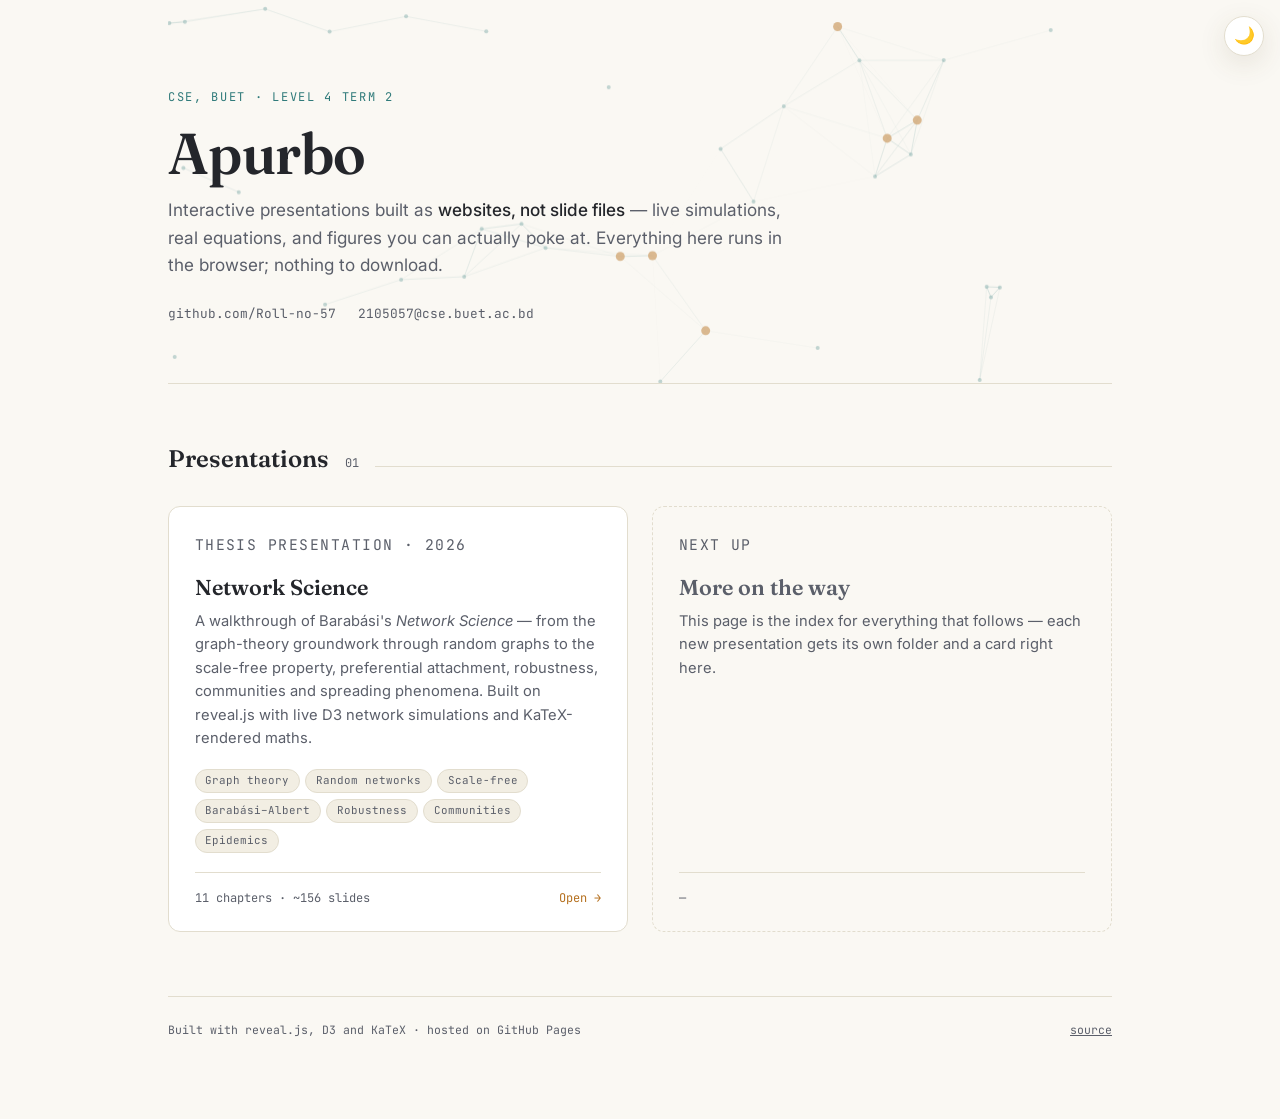
==== index.html @ 231f8755 "Add portfolio hub and publish the Network Science presentation Sets up the repository root as a GitH" ====
<!DOCTYPE html>
<html lang="en">
<head>
<meta charset="UTF-8">
<title>Apurbo — Presentations</title>
<meta name="viewport" content="width=device-width, initial-scale=1">
<meta name="description" content="A collection of interactive, browser-based presentations on network science and related topics.">

<link rel="preconnect" href="https://fonts.googleapis.com">
<link href="https://fonts.googleapis.com/css2?family=Fraunces:wght@500;600&family=Inter:wght@400;500;600&family=JetBrains+Mono:wght@400;500&display=swap" rel="stylesheet">
<link rel="stylesheet" href="assets/hub.css">
<script src="assets/hub.js"></script>
</head>
<body>

<div class="wrap">

  <!-- ============================================================
       HERO — edit the name, lede and links below to taste.
       ============================================================ -->
  <header class="hero">
    <canvas id="hero-net" aria-hidden="true"></canvas>
    <p class="eyebrow">CSE, BUET &middot; Level 4 Term 2</p>
    <h1>Apurbo</h1>
    <p class="lede">
      Interactive presentations built as <strong>websites, not slide files</strong> —
      live simulations, real equations, and figures you can actually poke at.
      Everything here runs in the browser; nothing to download.
    </p>
    <nav class="links">
      <a href="https://github.com/Roll-no-57">github.com/Roll-no-57</a>
      <a href="mailto:2105057@cse.buet.ac.bd">2105057@cse.buet.ac.bd</a>
    </nav>
  </header>

  <main>
    <div class="section-head">
      <h2>Presentations</h2>
      <span class="count">01</span>
      <span class="line"></span>
    </div>

    <!-- ============================================================
         DECK REGISTRY
         To add a presentation later:
           1. Drop its folder next to this file (e.g. Presentation-02/),
              with its own index.html inside.
           2. Copy one <a class="deck"> block below, point href at the
              folder, and update the text.
           3. Bump the "count" number in the section head above.
         Order of the blocks = order on the page.
         ============================================================ -->
    <div class="deck-grid">

      <a class="deck" href="Presentation-01/">
        <p class="deck-meta">Thesis presentation &middot; 2026</p>
        <h3>Network Science</h3>
        <p>
          A walkthrough of Barabási's <em>Network Science</em> — from the graph-theory
          groundwork through random graphs to the scale-free property, preferential
          attachment, robustness, communities and spreading phenomena. Built on
          reveal.js with live D3 network simulations and KaTeX-rendered maths.
        </p>
        <div class="chips">
          <span class="chip">Graph theory</span>
          <span class="chip">Random networks</span>
          <span class="chip">Scale-free</span>
          <span class="chip">Barabási–Albert</span>
          <span class="chip">Robustness</span>
          <span class="chip">Communities</span>
          <span class="chip">Epidemics</span>
        </div>
        <div class="deck-foot">
          <span>11 chapters &middot; ~156 slides</span>
          <span class="cta">Open <span class="arrow">&rarr;</span></span>
        </div>
      </a>

      <div class="deck upcoming">
        <p class="deck-meta">Next up</p>
        <h3>More on the way</h3>
        <p>
          This page is the index for everything that follows — each new presentation
          gets its own folder and a card right here.
        </p>
        <div class="deck-foot">
          <span>&mdash;</span>
        </div>
      </div>

    </div>
  </main>

  <footer class="foot">
    <span>Built with reveal.js, D3 and KaTeX &middot; hosted on GitHub Pages</span>
    <span><a href="https://github.com/Roll-no-57/Roll-no-57.github.io">source</a></span>
  </footer>

</div>

</body>
</html>
---- assets/hub.css ----
/* ============================================================
   Portfolio hub — shares the "Growth & Attachment" palette with
   the presentations themselves (see Presentation-01/css/theme.css),
   so the landing page and the decks read as one system.
   Dark is the default; [data-theme="light"] on <html> flips it,
   driven by assets/hub.js.
   ============================================================ */

:root {
  --bg: #12151c;
  --bg-panel: #1a2029;
  --bg-panel-2: #202836;
  --ink: #e9e7e0;
  --ink-dim: #a7adba;
  --accent-hub: #e0a458;   /* hub nodes, emphasis */
  --accent-edge: #5fa3a3;  /* links, edges, metadata */
  --rule: #2b3342;
  --shadow: 0 8px 28px rgba(0, 0, 0, 0.35);

  --font-display: 'Fraunces', Georgia, serif;
  --font-body: 'Inter', -apple-system, sans-serif;
  --font-mono: 'JetBrains Mono', 'Courier New', monospace;
}

:root[data-theme="light"] {
  --bg: #faf8f3;
  --bg-panel: #ffffff;
  --bg-panel-2: #f2eee3;
  --ink: #24262b;
  --ink-dim: #5b5f6a;
  --accent-hub: #b5701f;
  --accent-edge: #2f7a7a;
  --rule: #e2ddce;
  --shadow: 0 8px 28px rgba(90, 75, 40, 0.12);
}

* { box-sizing: border-box; }

body {
  margin: 0;
  background: var(--bg);
  color: var(--ink);
  font-family: var(--font-body);
  line-height: 1.6;
  -webkit-font-smoothing: antialiased;
  transition: background-color 0.25s ease, color 0.25s ease;
}

.wrap {
  max-width: 62rem;
  margin: 0 auto;
  padding: 0 1.5rem 5rem;
}

/* ---- hero, with the drifting-network canvas behind it ---- */

.hero {
  position: relative;
  padding: 5.5rem 0 3.5rem;
  border-bottom: 1px solid var(--rule);
  margin-bottom: 3.5rem;
}

#hero-net {
  position: absolute;
  inset: 0;
  width: 100%;
  height: 100%;
  z-index: 0;
  opacity: 0.55;
  pointer-events: none;
}

.hero > * { position: relative; z-index: 1; }

.eyebrow {
  font-family: var(--font-mono);
  font-size: 0.75rem;
  letter-spacing: 0.14em;
  text-transform: uppercase;
  color: var(--accent-edge);
  margin: 0 0 0.9rem;
}

.hero h1 {
  font-family: var(--font-display);
  font-weight: 600;
  font-size: clamp(2.4rem, 6vw, 3.6rem);
  line-height: 1.1;
  margin: 0 0 0.7rem;
  letter-spacing: -0.01em;
}

.hero .lede {
  font-size: 1.075rem;
  color: var(--ink-dim);
  max-width: 40rem;
  margin: 0 0 1.6rem;
}

.hero .lede strong { color: var(--ink); font-weight: 500; }

.links {
  display: flex;
  flex-wrap: wrap;
  gap: 0.5rem 1.4rem;
  font-family: var(--font-mono);
  font-size: 0.8rem;
}

.links a {
  color: var(--ink-dim);
  text-decoration: none;
  border-bottom: 1px solid transparent;
  padding-bottom: 1px;
  transition: color 0.15s ease, border-color 0.15s ease;
}

.links a:hover { color: var(--accent-hub); border-bottom-color: var(--accent-hub); }

/* ---- section heading ---- */

.section-head {
  display: flex;
  align-items: baseline;
  gap: 1rem;
  margin: 0 0 1.75rem;
}

.section-head h2 {
  font-family: var(--font-display);
  font-weight: 600;
  font-size: 1.5rem;
  margin: 0;
}

.section-head .count {
  font-family: var(--font-mono);
  font-size: 0.75rem;
  color: var(--ink-dim);
}

.section-head .line {
  flex: 1;
  height: 1px;
  background: var(--rule);
}

/* ---- presentation cards ---- */

.deck-grid {
  display: grid;
  grid-template-columns: repeat(auto-fill, minmax(min(100%, 26rem), 1fr));
  gap: 1.5rem;
}

.deck {
  display: flex;
  flex-direction: column;
  background: var(--bg-panel);
  border: 1px solid var(--rule);
  border-radius: 12px;
  padding: 1.6rem 1.6rem 1.4rem;
  text-decoration: none;
  color: inherit;
  transition: transform 0.18s ease, border-color 0.18s ease, box-shadow 0.18s ease;
}

.deck:hover {
  transform: translateY(-3px);
  border-color: var(--accent-hub);
  box-shadow: var(--shadow);
}

.deck-meta {
  font-family: var(--font-mono);
  font-size: 0.7rem;
  letter-spacing: 0.1em;
  text-transform: uppercase;
  color: var(--accent-edge);
  margin-bottom: 0.7rem;
}

.deck h3 {
  font-family: var(--font-display);
  font-weight: 600;
  font-size: 1.35rem;
  line-height: 1.25;
  margin: 0 0 0.55rem;
}

.deck p {
  color: var(--ink-dim);
  font-size: 0.92rem;
  margin: 0 0 1.1rem;
}

.chips {
  display: flex;
  flex-wrap: wrap;
  gap: 0.35rem;
  margin-bottom: 1.2rem;
}

.chip {
  font-family: var(--font-mono);
  font-size: 0.68rem;
  color: var(--ink-dim);
  background: var(--bg-panel-2);
  border: 1px solid var(--rule);
  border-radius: 999px;
  padding: 0.16rem 0.6rem;
  white-space: nowrap;
}

.deck-foot {
  margin-top: auto;
  display: flex;
  align-items: center;
  justify-content: space-between;
  gap: 1rem;
  padding-top: 1rem;
  border-top: 1px solid var(--rule);
  font-family: var(--font-mono);
  font-size: 0.75rem;
  color: var(--ink-dim);
}

.deck-foot .cta { color: var(--accent-hub); }

.deck:hover .cta .arrow { transform: translateX(3px); }

.cta .arrow {
  display: inline-block;
  transition: transform 0.18s ease;
}

/* A placeholder tile for decks that aren't published yet. */
.deck.upcoming {
  border-style: dashed;
  background: transparent;
  cursor: default;
}

.deck.upcoming:hover {
  transform: none;
  border-color: var(--rule);
  box-shadow: none;
}

.deck.upcoming h3, .deck.upcoming .deck-meta { color: var(--ink-dim); }

/* ---- footer ---- */

.foot {
  margin-top: 4rem;
  padding-top: 1.5rem;
  border-top: 1px solid var(--rule);
  font-family: var(--font-mono);
  font-size: 0.72rem;
  color: var(--ink-dim);
  display: flex;
  flex-wrap: wrap;
  gap: 0.5rem 1.5rem;
  justify-content: space-between;
}

.foot a { color: var(--ink-dim); }

/* ---- theme toggle: same affordance and position as the decks' ---- */

.theme-toggle {
  position: fixed;
  top: 1rem;
  right: 1rem;
  z-index: 50;
  width: 2.5rem;
  height: 2.5rem;
  border-radius: 50%;
  border: 1px solid var(--rule);
  background: var(--bg-panel);
  color: var(--ink);
  font-size: 1.05rem;
  line-height: 1;
  cursor: pointer;
  box-shadow: var(--shadow);
  transition: border-color 0.15s ease, transform 0.15s ease;
}

.theme-toggle:hover { border-color: var(--accent-hub); transform: scale(1.06); }

@media (prefers-reduced-motion: reduce) {
  * { animation: none !important; transition: none !important; }
}
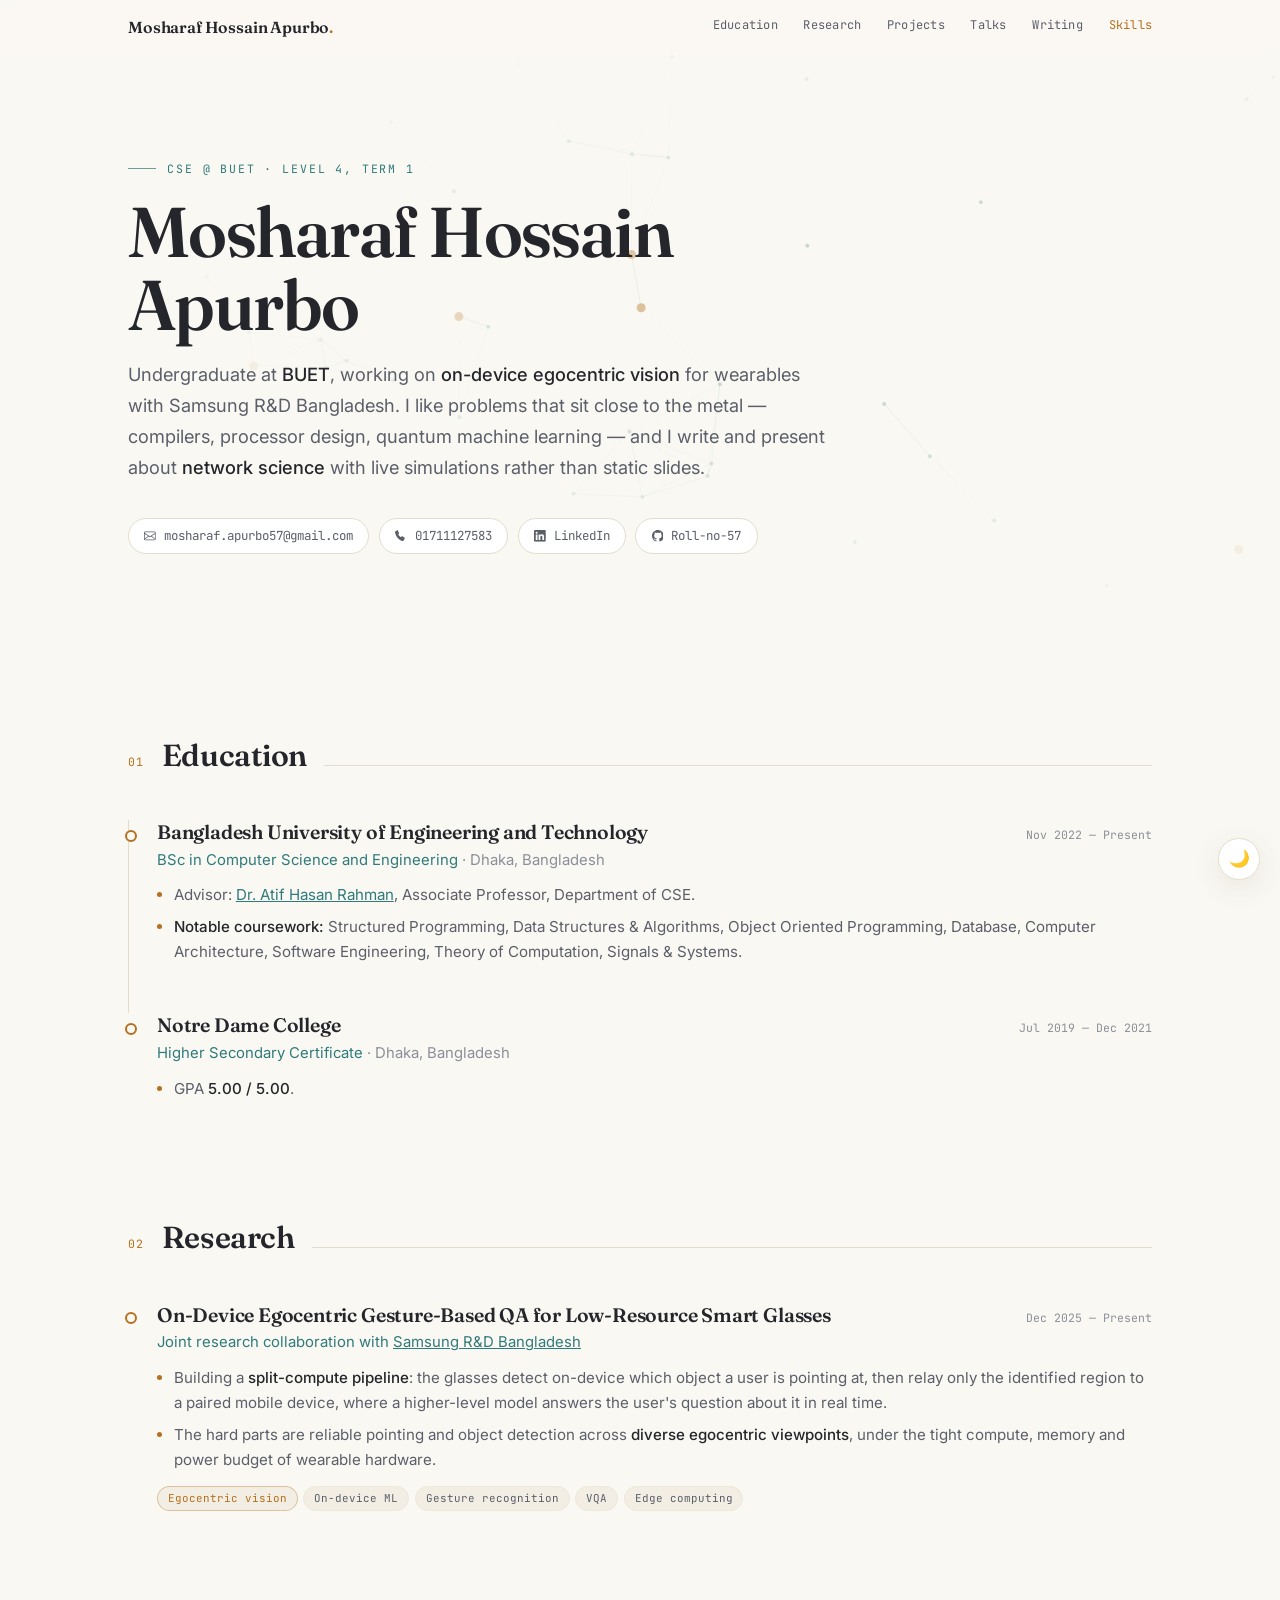
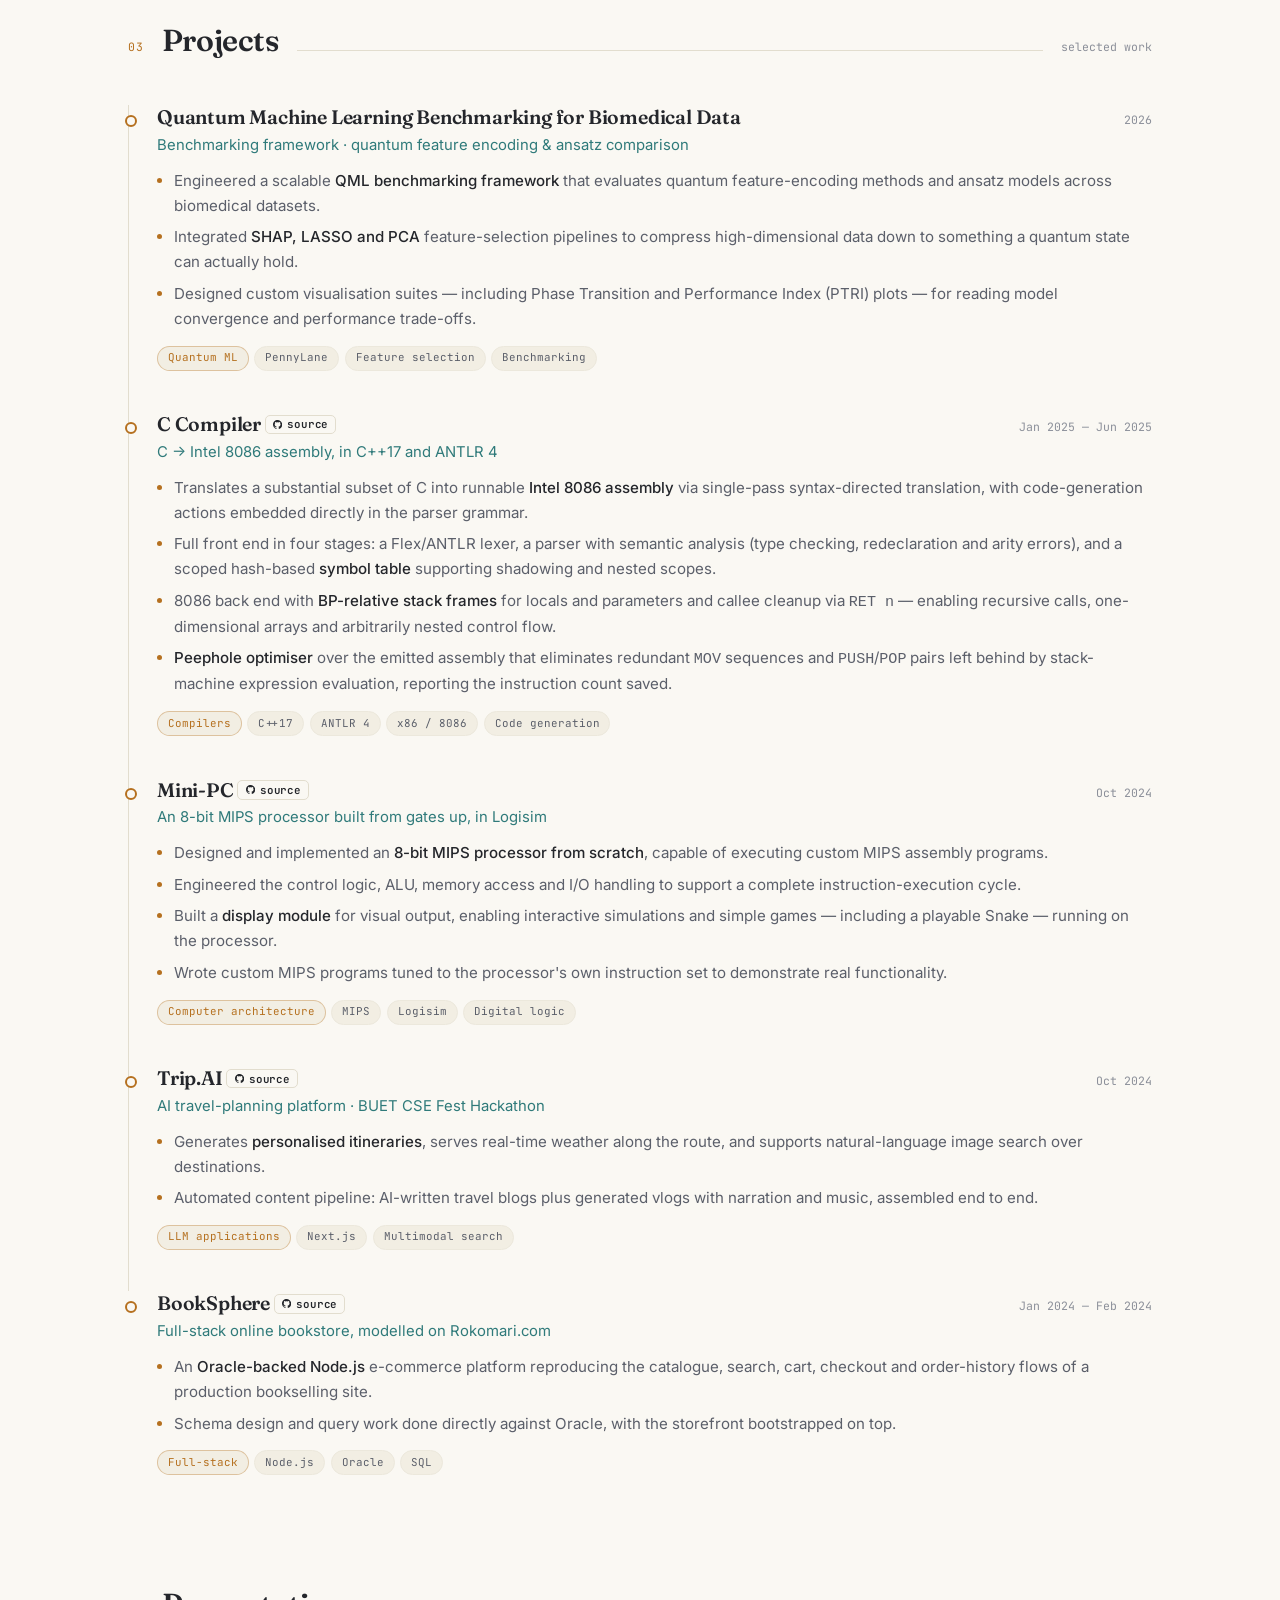
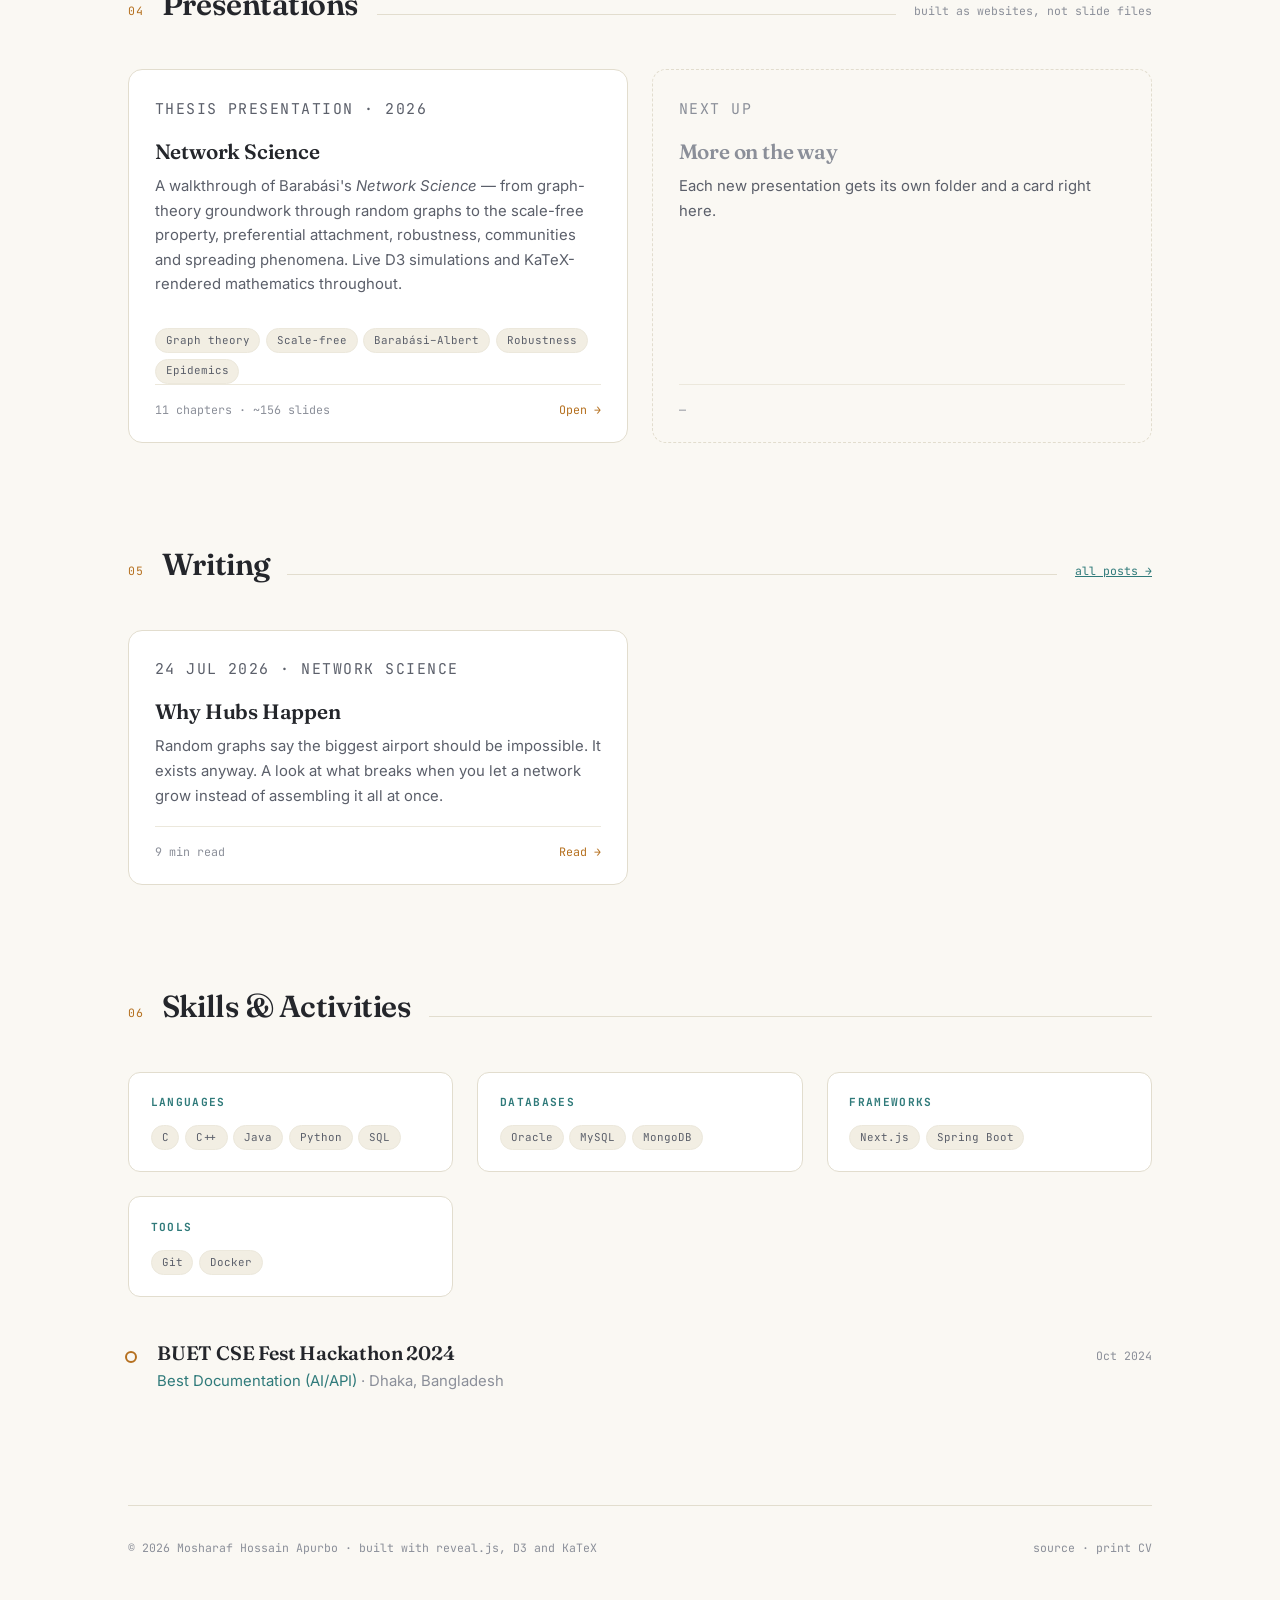
==== commit 79b54e86: "Build out the full CV portfolio and a blog that handles maths, charts and simulations Replaces the p" ====
--- a/index.html
+++ b/index.html
@@ -2,101 +2,434 @@
 <html lang="en">
 <head>
 <meta charset="UTF-8">
-<title>Apurbo — Presentations</title>
+<title>Mosharaf Hossain Apurbo</title>
 <meta name="viewport" content="width=device-width, initial-scale=1">
-<meta name="description" content="A collection of interactive, browser-based presentations on network science and related topics.">
+<link rel="icon" href="/favicon.svg" type="image/svg+xml">
+<meta name="description" content="Mosharaf Hossain Apurbo — CSE undergraduate at BUET. Research on on-device egocentric vision, quantum machine learning, compilers and computer architecture.">
+<meta name="author" content="Mosharaf Hossain Apurbo">
+
+<meta property="og:type" content="website">
+<meta property="og:title" content="Mosharaf Hossain Apurbo">
+<meta property="og:description" content="CSE undergraduate at BUET — on-device egocentric vision, quantum machine learning, compilers, and interactive writing about networks.">
+<meta property="og:url" content="https://roll-no-57.github.io/">
 
 <link rel="preconnect" href="https://fonts.googleapis.com">
-<link href="https://fonts.googleapis.com/css2?family=Fraunces:wght@500;600&family=Inter:wght@400;500;600&family=JetBrains+Mono:wght@400;500&display=swap" rel="stylesheet">
-<link rel="stylesheet" href="assets/hub.css">
-<script src="assets/hub.js"></script>
+<link rel="preconnect" href="https://fonts.gstatic.com" crossorigin>
+<link href="https://fonts.googleapis.com/css2?family=Fraunces:opsz,wght@9..144,500;9..144,600&family=Inter:wght@400;500;600&family=JetBrains+Mono:wght@400;500&display=swap" rel="stylesheet">
+<link rel="stylesheet" href="assets/site.css">
+<script src="assets/site.js"></script>
 </head>
 <body>
 
-<div class="wrap">
-
-  <!-- ============================================================
-       HERO — edit the name, lede and links below to taste.
-       ============================================================ -->
-  <header class="hero">
-    <canvas id="hero-net" aria-hidden="true"></canvas>
-    <p class="eyebrow">CSE, BUET &middot; Level 4 Term 2</p>
-    <h1>Apurbo</h1>
+<!-- ============================================================
+     ICON SPRITE — referenced with <use href="#i-github"> etc.
+     ============================================================ -->
+<svg width="0" height="0" style="position:absolute" aria-hidden="true">
+  <symbol id="i-github" viewBox="0 0 16 16"><path d="M8 0C3.58 0 0 3.58 0 8c0 3.54 2.29 6.53 5.47 7.59.4.07.55-.17.55-.38 0-.19-.01-.82-.01-1.49-2.01.37-2.53-.49-2.69-.94-.09-.23-.48-.94-.82-1.13-.28-.15-.68-.52-.01-.53.63-.01 1.08.58 1.23.82.72 1.21 1.87.87 2.33.66.07-.52.28-.87.51-1.07-1.78-.2-3.64-.89-3.64-3.95 0-.87.31-1.59.82-2.15-.08-.2-.36-1.02.08-2.12 0 0 .67-.21 2.2.82.64-.18 1.32-.27 2-.27s1.36.09 2 .27c1.53-1.04 2.2-.82 2.2-.82.44 1.1.16 1.92.08 2.12.51.56.82 1.27.82 2.15 0 3.07-1.87 3.75-3.65 3.95.29.25.54.73.54 1.48 0 1.07-.01 1.93-.01 2.2 0 .21.15.46.55.38A8.01 8.01 0 0 0 16 8c0-4.42-3.58-8-8-8z"/></symbol>
+  <symbol id="i-linkedin" viewBox="0 0 16 16"><path d="M13.63 13.63h-2.37V9.92c0-.89-.02-2.03-1.24-2.03-1.24 0-1.43.97-1.43 1.97v3.77H6.22V6h2.28v1.04h.03c.32-.6 1.09-1.24 2.25-1.24 2.4 0 2.85 1.58 2.85 3.64v4.19zM3.56 4.96a1.38 1.38 0 1 1 0-2.76 1.38 1.38 0 0 1 0 2.76zm1.19 8.67H2.37V6h2.38v7.63zM14.81 0H1.18C.53 0 0 .52 0 1.16v13.68C0 15.48.53 16 1.18 16h13.63c.65 0 1.19-.52 1.19-1.16V1.16C16 .52 15.46 0 14.81 0z"/></symbol>
+  <symbol id="i-mail" viewBox="0 0 16 16"><path d="M0 4a2 2 0 0 1 2-2h12a2 2 0 0 1 2 2v8a2 2 0 0 1-2 2H2a2 2 0 0 1-2-2V4zm2-1a1 1 0 0 0-1 1v.22l7 4.2 7-4.2V4a1 1 0 0 0-1-1H2zm13 2.38-4.7 2.82L15 11.4V5.38zm-.02 7.19L9.4 8.9 8 9.74 6.6 8.9l-5.58 3.67A1 1 0 0 0 2 13h12a1 1 0 0 0 .98-.43zM1 11.4l4.7-3.2L1 5.38v6.02z"/></symbol>
+  <symbol id="i-phone" viewBox="0 0 16 16"><path d="M3.65.15 1.2 1.2A1.9 1.9 0 0 0 .1 3.4C.9 8.3 4.8 13.2 9.7 14.9c.9.3 1.9-.1 2.3-1l1.05-2.45a1.2 1.2 0 0 0-.5-1.45l-2.3-1.4a1.2 1.2 0 0 0-1.5.25l-.7.8C6.5 8.8 5.2 7.5 4.35 5.95l.8-.7a1.2 1.2 0 0 0 .25-1.5L4 1.45A1.2 1.2 0 0 0 3.65.15z"/></symbol>
+  <symbol id="i-link" viewBox="0 0 16 16"><path d="M6.35 11.3a.75.75 0 0 1-1.06 0L3.17 9.18a3.25 3.25 0 0 1 4.6-4.6l1.06 1.07a.75.75 0 0 1-1.06 1.06L6.71 5.65a1.75 1.75 0 1 0-2.48 2.48l2.12 2.12a.75.75 0 0 1 0 1.06zm3.3-6.6a.75.75 0 0 1 1.06 0l2.12 2.12a3.25 3.25 0 0 1-4.6 4.6L7.17 10.35a.75.75 0 1 1 1.06-1.06l1.06 1.06a1.75 1.75 0 0 0 2.48-2.48L9.65 5.75a.75.75 0 0 1 0-1.06z"/></symbol>
+</svg>
+
+<!-- ============================================================
+     NAV
+     ============================================================ -->
+<nav class="nav">
+  <div class="nav-inner">
+    <a class="nav-mark" href="#top">Mosharaf Hossain Apurbo<span class="dot">.</span></a>
+    <div class="nav-links">
+      <a href="#education">Education</a>
+      <a href="#research">Research</a>
+      <a href="#projects">Projects</a>
+      <a href="#presentations">Talks</a>
+      <a href="#writing">Writing</a>
+      <a href="#skills">Skills</a>
+    </div>
+  </div>
+</nav>
+
+<!-- ============================================================
+     HERO
+     ============================================================ -->
+<header class="hero" id="top">
+  <canvas id="hero-net" aria-hidden="true"></canvas>
+  <div class="hero-inner">
+    <p class="eyebrow">CSE @ BUET &middot; Level 4, Term 1</p>
+    <h1>Mosharaf Hossain<br>Apurbo</h1>
     <p class="lede">
-      Interactive presentations built as <strong>websites, not slide files</strong> —
-      live simulations, real equations, and figures you can actually poke at.
-      Everything here runs in the browser; nothing to download.
+      Undergraduate at <strong>BUET</strong>, working on <strong>on-device egocentric vision</strong>
+      for wearables with Samsung R&amp;D Bangladesh. I like problems that sit close to the
+      metal — compilers, processor design, quantum machine learning — and I write and
+      present about <strong>network science</strong> with live simulations rather than static slides.
     </p>
-    <nav class="links">
-      <a href="https://github.com/Roll-no-57">github.com/Roll-no-57</a>
-      <a href="mailto:2105057@cse.buet.ac.bd">2105057@cse.buet.ac.bd</a>
-    </nav>
-  </header>
-
-  <main>
-    <div class="section-head">
+    <div class="contact-row">
+      <a class="contact-chip" href="mailto:mosharaf.apurbo57@gmail.com">
+        <svg><use href="#i-mail"/></svg>mosharaf.apurbo57@gmail.com
+      </a>
+      <a class="contact-chip" href="tel:+8801711127583">
+        <svg><use href="#i-phone"/></svg>01711127583
+      </a>
+      <a class="contact-chip" href="https://www.linkedin.com/in/m-a-hossain-884aa52a0/" target="_blank" rel="noopener">
+        <svg><use href="#i-linkedin"/></svg>LinkedIn
+      </a>
+      <a class="contact-chip" href="https://github.com/Roll-no-57" target="_blank" rel="noopener">
+        <svg><use href="#i-github"/></svg>Roll-no-57
+      </a>
+    </div>
+  </div>
+</header>
+
+<main class="wrap">
+
+  <!-- ==========================================================
+       01 — EDUCATION
+       ========================================================== -->
+  <section class="band" id="education">
+    <div class="section-head reveal-up">
+      <span class="num">01</span>
+      <h2>Education</h2>
+      <span class="line"></span>
+    </div>
+
+    <div class="entry reveal-up">
+      <div class="entry-head">
+        <h3>Bangladesh University of Engineering and Technology</h3>
+        <span class="when">Nov 2022 — Present</span>
+      </div>
+      <p class="sub">BSc in Computer Science and Engineering <span class="where">&middot; Dhaka, Bangladesh</span></p>
+      <ul>
+        <li>Advisor: <a href="https://cse.buet.ac.bd/faculty/faculty_detail/atif" target="_blank" rel="noopener">Dr. Atif Hasan Rahman</a>, Associate Professor, Department of CSE.</li>
+        <li><strong>Notable coursework:</strong> Structured Programming, Data Structures &amp; Algorithms, Object Oriented Programming, Database, Computer Architecture, Software Engineering, Theory of Computation, Signals &amp; Systems.</li>
+      </ul>
+    </div>
+
+    <div class="entry reveal-up">
+      <div class="entry-head">
+        <h3>Notre Dame College</h3>
+        <span class="when">Jul 2019 — Dec 2021</span>
+      </div>
+      <p class="sub">Higher Secondary Certificate <span class="where">&middot; Dhaka, Bangladesh</span></p>
+      <ul>
+        <li>GPA <strong>5.00 / 5.00</strong>.</li>
+      </ul>
+    </div>
+  </section>
+
+  <!-- ==========================================================
+       02 — RESEARCH
+       ========================================================== -->
+  <section class="band" id="research">
+    <div class="section-head reveal-up">
+      <span class="num">02</span>
+      <h2>Research</h2>
+      <span class="line"></span>
+    </div>
+
+    <div class="entry reveal-up">
+      <div class="entry-head">
+        <h3>On-Device Egocentric Gesture-Based QA for Low-Resource Smart Glasses</h3>
+        <span class="when">Dec 2025 — Present</span>
+      </div>
+      <p class="sub">Joint research collaboration with <a href="https://research.samsung.com/srbd" target="_blank" rel="noopener">Samsung R&amp;D Bangladesh</a></p>
+      <ul>
+        <li>Building a <strong>split-compute pipeline</strong>: the glasses detect on-device which object a user is pointing at, then relay only the identified region to a paired mobile device, where a higher-level model answers the user's question about it in real time.</li>
+        <li>The hard parts are reliable pointing and object detection across <strong>diverse egocentric viewpoints</strong>, under the tight compute, memory and power budget of wearable hardware.</li>
+      </ul>
+      <div class="chips">
+        <span class="chip accent">Egocentric vision</span>
+        <span class="chip">On-device ML</span>
+        <span class="chip">Gesture recognition</span>
+        <span class="chip">VQA</span>
+        <span class="chip">Edge computing</span>
+      </div>
+    </div>
+  </section>
+
+  <!-- ==========================================================
+       03 — PROJECTS
+       ========================================================== -->
+  <section class="band" id="projects">
+    <div class="section-head reveal-up">
+      <span class="num">03</span>
+      <h2>Projects</h2>
+      <span class="line"></span>
+      <span class="aside">selected work</span>
+    </div>
+
+    <div class="entry reveal-up">
+      <div class="entry-head">
+        <h3>Quantum Machine Learning Benchmarking for Biomedical Data</h3>
+        <span class="when">2026</span>
+      </div>
+      <p class="sub">Benchmarking framework &middot; quantum feature encoding &amp; ansatz comparison</p>
+      <ul>
+        <li>Engineered a scalable <strong>QML benchmarking framework</strong> that evaluates quantum feature-encoding methods and ansatz models across biomedical datasets.</li>
+        <li>Integrated <strong>SHAP, LASSO and PCA</strong> feature-selection pipelines to compress high-dimensional data down to something a quantum state can actually hold.</li>
+        <li>Designed custom visualisation suites — including Phase Transition and Performance Index (PTRI) plots — for reading model convergence and performance trade-offs.</li>
+      </ul>
+      <div class="chips">
+        <span class="chip accent">Quantum ML</span>
+        <span class="chip">PennyLane</span>
+        <span class="chip">Feature selection</span>
+        <span class="chip">Benchmarking</span>
+      </div>
+    </div>
+
+    <div class="entry reveal-up">
+      <div class="entry-head">
+        <h3>C Compiler
+          <a class="badge-link" href="https://github.com/Roll-no-57/C-Compiler" target="_blank" rel="noopener"><svg><use href="#i-github"/></svg>source</a>
+        </h3>
+        <span class="when">Jan 2025 — Jun 2025</span>
+      </div>
+      <p class="sub">C &rarr; Intel 8086 assembly, in C++17 and ANTLR 4</p>
+      <ul>
+        <li>Translates a substantial subset of C into runnable <strong>Intel 8086 assembly</strong> via single-pass syntax-directed translation, with code-generation actions embedded directly in the parser grammar.</li>
+        <li>Full front end in four stages: a Flex/ANTLR lexer, a parser with semantic analysis (type checking, redeclaration and arity errors), and a scoped hash-based <strong>symbol table</strong> supporting shadowing and nested scopes.</li>
+        <li>8086 back end with <strong>BP-relative stack frames</strong> for locals and parameters and callee cleanup via <code>RET n</code> — enabling recursive calls, one-dimensional arrays and arbitrarily nested control flow.</li>
+        <li><strong>Peephole optimiser</strong> over the emitted assembly that eliminates redundant <code>MOV</code> sequences and <code>PUSH</code>/<code>POP</code> pairs left behind by stack-machine expression evaluation, reporting the instruction count saved.</li>
+      </ul>
+      <div class="chips">
+        <span class="chip accent">Compilers</span>
+        <span class="chip">C++17</span>
+        <span class="chip">ANTLR 4</span>
+        <span class="chip">x86 / 8086</span>
+        <span class="chip">Code generation</span>
+      </div>
+    </div>
+
+    <div class="entry reveal-up">
+      <div class="entry-head">
+        <h3>Mini-PC
+          <a class="badge-link" href="https://github.com/Roll-no-57/Mini-PC" target="_blank" rel="noopener"><svg><use href="#i-github"/></svg>source</a>
+        </h3>
+        <span class="when">Oct 2024</span>
+      </div>
+      <p class="sub">An 8-bit MIPS processor built from gates up, in Logisim</p>
+      <ul>
+        <li>Designed and implemented an <strong>8-bit MIPS processor from scratch</strong>, capable of executing custom MIPS assembly programs.</li>
+        <li>Engineered the control logic, ALU, memory access and I/O handling to support a complete instruction-execution cycle.</li>
+        <li>Built a <strong>display module</strong> for visual output, enabling interactive simulations and simple games — including a playable Snake — running on the processor.</li>
+        <li>Wrote custom MIPS programs tuned to the processor's own instruction set to demonstrate real functionality.</li>
+      </ul>
+      <div class="chips">
+        <span class="chip accent">Computer architecture</span>
+        <span class="chip">MIPS</span>
+        <span class="chip">Logisim</span>
+        <span class="chip">Digital logic</span>
+      </div>
+    </div>
+
+    <div class="entry reveal-up">
+      <div class="entry-head">
+        <h3>Trip.AI
+          <a class="badge-link" href="https://github.com/Roll-no-57/Trip.AI" target="_blank" rel="noopener"><svg><use href="#i-github"/></svg>source</a>
+        </h3>
+        <span class="when">Oct 2024</span>
+      </div>
+      <p class="sub">AI travel-planning platform &middot; BUET CSE Fest Hackathon</p>
+      <ul>
+        <li>Generates <strong>personalised itineraries</strong>, serves real-time weather along the route, and supports natural-language image search over destinations.</li>
+        <li>Automated content pipeline: AI-written travel blogs plus generated vlogs with narration and music, assembled end to end.</li>
+      </ul>
+      <div class="chips">
+        <span class="chip accent">LLM applications</span>
+        <span class="chip">Next.js</span>
+        <span class="chip">Multimodal search</span>
+      </div>
+    </div>
+
+    <div class="entry reveal-up">
+      <div class="entry-head">
+        <h3>BookSphere
+          <a class="badge-link" href="https://github.com/Roll-no-57/Project_BookSphere" target="_blank" rel="noopener"><svg><use href="#i-github"/></svg>source</a>
+        </h3>
+        <span class="when">Jan 2024 — Feb 2024</span>
+      </div>
+      <p class="sub">Full-stack online bookstore, modelled on Rokomari.com</p>
+      <ul>
+        <li>An <strong>Oracle-backed Node.js</strong> e-commerce platform reproducing the catalogue, search, cart, checkout and order-history flows of a production bookselling site.</li>
+        <li>Schema design and query work done directly against Oracle, with the storefront bootstrapped on top.</li>
+      </ul>
+      <div class="chips">
+        <span class="chip accent">Full-stack</span>
+        <span class="chip">Node.js</span>
+        <span class="chip">Oracle</span>
+        <span class="chip">SQL</span>
+      </div>
+    </div>
+  </section>
+
+  <!-- ==========================================================
+       04 — PRESENTATIONS
+       ========================================================== -->
+  <section class="band" id="presentations">
+    <div class="section-head reveal-up">
+      <span class="num">04</span>
       <h2>Presentations</h2>
-      <span class="count">01</span>
-      <span class="line"></span>
-    </div>
-
-    <!-- ============================================================
+      <span class="line"></span>
+      <span class="aside">built as websites, not slide files</span>
+    </div>
+
+    <!-- ==========================================================
          DECK REGISTRY
-         To add a presentation later:
-           1. Drop its folder next to this file (e.g. Presentation-02/),
+         To add a presentation:
+           1. Drop its folder next to this file (e.g. Presentation-02/)
               with its own index.html inside.
-           2. Copy one <a class="deck"> block below, point href at the
-              folder, and update the text.
-           3. Bump the "count" number in the section head above.
-         Order of the blocks = order on the page.
-         ============================================================ -->
-    <div class="deck-grid">
-
-      <a class="deck" href="Presentation-01/">
-        <p class="deck-meta">Thesis presentation &middot; 2026</p>
+           2. Copy one <a class="card"> block below and update it.
+         ========================================================== -->
+    <div class="card-grid">
+
+      <a class="card reveal-up" href="Presentation-01/">
+        <p class="card-meta">Thesis presentation &middot; 2026</p>
         <h3>Network Science</h3>
         <p>
-          A walkthrough of Barabási's <em>Network Science</em> — from the graph-theory
+          A walkthrough of Barabási's <em>Network Science</em> — from graph-theory
           groundwork through random graphs to the scale-free property, preferential
-          attachment, robustness, communities and spreading phenomena. Built on
-          reveal.js with live D3 network simulations and KaTeX-rendered maths.
+          attachment, robustness, communities and spreading phenomena. Live D3
+          simulations and KaTeX-rendered mathematics throughout.
         </p>
         <div class="chips">
           <span class="chip">Graph theory</span>
-          <span class="chip">Random networks</span>
           <span class="chip">Scale-free</span>
           <span class="chip">Barabási–Albert</span>
           <span class="chip">Robustness</span>
-          <span class="chip">Communities</span>
           <span class="chip">Epidemics</span>
         </div>
-        <div class="deck-foot">
+        <div class="card-foot">
           <span>11 chapters &middot; ~156 slides</span>
           <span class="cta">Open <span class="arrow">&rarr;</span></span>
         </div>
       </a>
 
-      <div class="deck upcoming">
-        <p class="deck-meta">Next up</p>
+      <div class="card upcoming reveal-up">
+        <p class="card-meta">Next up</p>
         <h3>More on the way</h3>
-        <p>
-          This page is the index for everything that follows — each new presentation
-          gets its own folder and a card right here.
-        </p>
-        <div class="deck-foot">
-          <span>&mdash;</span>
-        </div>
-      </div>
-
-    </div>
-  </main>
+        <p>Each new presentation gets its own folder and a card right here.</p>
+        <div class="card-foot"><span>&mdash;</span></div>
+      </div>
+
+    </div>
+  </section>
+
+  <!-- ==========================================================
+       05 — WRITING  (latest posts injected from blog/posts.js)
+       ========================================================== -->
+  <section class="band" id="writing">
+    <div class="section-head reveal-up">
+      <span class="num">05</span>
+      <h2>Writing</h2>
+      <span class="line"></span>
+      <span class="aside"><a href="blog/">all posts &rarr;</a></span>
+    </div>
+    <div class="card-grid" id="latest-posts"></div>
+  </section>
+
+  <!-- ==========================================================
+       06 — SKILLS & ACTIVITIES
+       ========================================================== -->
+  <section class="band" id="skills">
+    <div class="section-head reveal-up">
+      <span class="num">06</span>
+      <h2>Skills &amp; Activities</h2>
+      <span class="line"></span>
+    </div>
+
+    <div class="skill-grid reveal-up">
+      <div class="skill-block">
+        <h4>Languages</h4>
+        <div class="chips">
+          <span class="chip">C</span><span class="chip">C++</span><span class="chip">Java</span>
+          <span class="chip">Python</span><span class="chip">SQL</span>
+        </div>
+      </div>
+      <div class="skill-block">
+        <h4>Databases</h4>
+        <div class="chips">
+          <span class="chip">Oracle</span><span class="chip">MySQL</span><span class="chip">MongoDB</span>
+        </div>
+      </div>
+      <div class="skill-block">
+        <h4>Frameworks</h4>
+        <div class="chips">
+          <span class="chip">Next.js</span><span class="chip">Spring Boot</span>
+        </div>
+      </div>
+      <div class="skill-block">
+        <h4>Tools</h4>
+        <div class="chips">
+          <span class="chip">Git</span><span class="chip">Docker</span>
+        </div>
+      </div>
+    </div>
+
+    <div class="entry reveal-up" style="margin-top:2.75rem">
+      <div class="entry-head">
+        <h3>BUET CSE Fest Hackathon 2024</h3>
+        <span class="when">Oct 2024</span>
+      </div>
+      <p class="sub">Best Documentation (AI/API) <span class="where">&middot; Dhaka, Bangladesh</span></p>
+    </div>
+  </section>
 
   <footer class="foot">
-    <span>Built with reveal.js, D3 and KaTeX &middot; hosted on GitHub Pages</span>
-    <span><a href="https://github.com/Roll-no-57/Roll-no-57.github.io">source</a></span>
+    <span>&copy; 2026 Mosharaf Hossain Apurbo &middot; built with reveal.js, D3 and KaTeX</span>
+    <span>
+      <a href="https://github.com/Roll-no-57/Roll-no-57.github.io">source</a> &middot;
+      <a href="javascript:window.print()" class="no-print">print CV</a>
+    </span>
   </footer>
 
-</div>
+</main>
+
+<script src="blog/posts.js"></script>
+<script>
+/* Latest three posts on the homepage, from the same manifest the
+   blog index uses — so a new post appears in both places at once. */
+(function () {
+  var host = document.getElementById('latest-posts');
+  if (!host) return;
+
+  var posts = (window.POSTS || []).slice().sort(function (a, b) {
+    return b.date.localeCompare(a.date);
+  });
+
+  function fmt(iso) {
+    var d = new Date(iso + 'T00:00:00');
+    return d.toLocaleDateString('en-GB', { day: 'numeric', month: 'short', year: 'numeric' });
+  }
+
+  function esc(s) {
+    return String(s).replace(/[&<>"]/g, function (c) {
+      return { '&': '&amp;', '<': '&lt;', '>': '&gt;', '"': '&quot;' }[c];
+    });
+  }
+
+  if (!posts.length) {
+    host.innerHTML =
+      '<div class="card upcoming"><p class="card-meta">Weekly</p>' +
+      '<h3>First post coming soon</h3>' +
+      '<p>Notes on networks, compilers and whatever else is on the desk that week.</p>' +
+      '<div class="card-foot"><span>&mdash;</span></div></div>';
+    return;
+  }
+
+  host.innerHTML = posts.slice(0, 3).map(function (p) {
+    return '<a class="card reveal-up" href="blog/' + esc(p.slug) + '/">' +
+      '<p class="card-meta">' + esc(fmt(p.date)) + (p.tags && p.tags[0] ? ' &middot; ' + esc(p.tags[0]) : '') + '</p>' +
+      '<h3>' + esc(p.title) + '</h3>' +
+      '<p>' + esc(p.summary) + '</p>' +
+      '<div class="card-foot">' +
+        '<span>' + esc(p.readingTime || '') + '</span>' +
+        '<span class="cta">Read <span class="arrow">&rarr;</span></span>' +
+      '</div></a>';
+  }).join('');
+
+  // Cards were injected after site.js wired up its observer, so reveal them directly.
+  host.querySelectorAll('.reveal-up').forEach(function (el) { el.classList.add('shown'); });
+})();
+</script>
 
 </body>
 </html>
--- a/assets/site.css
+++ b/assets/site.css
@@ -0,0 +1,599 @@
+/* ============================================================
+   DESIGN SYSTEM — "Growth & Attachment"
+   Shared by the portfolio, the blog and the presentation decks,
+   so the whole site reads as one object. Dark is the default;
+   [data-theme="light"] on <html> flips it (assets/site.js).
+   ============================================================ */
+
+:root {
+  /* --- surfaces & ink --- */
+  --bg: #12151c;
+  --bg-panel: #1a2029;
+  --bg-panel-2: #202836;
+  --bg-sunken: #0d1015;
+  --ink: #e9e7e0;
+  --ink-dim: #a7adba;
+  --ink-faint: #6d7688;
+
+  /* --- accents --- */
+  --accent-hub: #e0a458;    /* hubs, emphasis, primary accent */
+  --accent-edge: #5fa3a3;   /* edges, links, metadata */
+  --accent-danger: #c4685a;
+
+  /* --- lines & depth --- */
+  --rule: #2b3342;
+  --rule-soft: #212836;
+  --shadow: 0 8px 28px rgba(0, 0, 0, 0.35);
+  --shadow-lg: 0 20px 60px rgba(0, 0, 0, 0.45);
+
+  /* --- type --- */
+  --font-display: 'Fraunces', Georgia, serif;
+  --font-body: 'Inter', -apple-system, BlinkMacSystemFont, 'Segoe UI', sans-serif;
+  --font-mono: 'JetBrains Mono', 'Courier New', monospace;
+
+  /* --- rhythm --- */
+  --measure: 68rem;
+  --gap-section: 6rem;
+}
+
+:root[data-theme="light"] {
+  --bg: #faf8f3;
+  --bg-panel: #ffffff;
+  --bg-panel-2: #f2eee3;
+  --bg-sunken: #f2eee3;
+  --ink: #24262b;
+  --ink-dim: #5b5f6a;
+  --ink-faint: #8b8f99;
+
+  --accent-hub: #b5701f;
+  --accent-edge: #2f7a7a;
+  --accent-danger: #a8402f;
+
+  --rule: #e2ddce;
+  --rule-soft: #ece8dc;
+  --shadow: 0 8px 28px rgba(90, 75, 40, 0.10);
+  --shadow-lg: 0 20px 60px rgba(90, 75, 40, 0.16);
+}
+
+* { box-sizing: border-box; }
+
+html { scroll-behavior: smooth; scroll-padding-top: 5rem; }
+
+body {
+  margin: 0;
+  background: var(--bg);
+  color: var(--ink);
+  font-family: var(--font-body);
+  font-size: 16px;
+  line-height: 1.65;
+  -webkit-font-smoothing: antialiased;
+  text-rendering: optimizeLegibility;
+  transition: background-color 0.25s ease, color 0.25s ease;
+}
+
+::selection { background: var(--accent-hub); color: var(--bg); }
+
+.wrap {
+  max-width: var(--measure);
+  margin: 0 auto;
+  padding: 0 2rem;
+}
+
+a { color: var(--accent-edge); }
+
+/* ============================================================
+   TOP NAV — thin, sticky, blurs the content under it
+   ============================================================ */
+
+.nav {
+  position: sticky;
+  top: 0;
+  z-index: 40;
+  background: color-mix(in srgb, var(--bg) 82%, transparent);
+  backdrop-filter: saturate(140%) blur(12px);
+  -webkit-backdrop-filter: saturate(140%) blur(12px);
+  border-bottom: 1px solid transparent;
+  transition: border-color 0.2s ease;
+}
+
+.nav.scrolled { border-bottom-color: var(--rule); }
+
+.nav-inner {
+  max-width: var(--measure);
+  margin: 0 auto;
+  padding: 0.85rem 2rem;
+  display: flex;
+  align-items: center;
+  gap: 2rem;
+}
+
+.nav-mark {
+  font-family: var(--font-display);
+  font-weight: 600;
+  font-size: 1rem;
+  letter-spacing: -0.01em;
+  color: var(--ink);
+  text-decoration: none;
+  white-space: nowrap;
+}
+
+.nav-mark .dot { color: var(--accent-hub); }
+
+.nav-links {
+  display: flex;
+  gap: 1.6rem;
+  margin-left: auto;
+  font-family: var(--font-mono);
+  font-size: 0.75rem;
+  letter-spacing: 0.02em;
+}
+
+.nav-links a {
+  color: var(--ink-dim);
+  text-decoration: none;
+  position: relative;
+  padding-bottom: 2px;
+  transition: color 0.15s ease;
+}
+
+.nav-links a::after {
+  content: '';
+  position: absolute;
+  left: 0; right: 100%; bottom: 0;
+  height: 1px;
+  background: var(--accent-hub);
+  transition: right 0.22s ease;
+}
+
+.nav-links a:hover { color: var(--ink); }
+.nav-links a:hover::after { right: 0; }
+.nav-links a.active { color: var(--accent-hub); }
+
+@media (max-width: 760px) {
+  .nav-links { display: none; }
+}
+
+/* ============================================================
+   HERO
+   ============================================================ */
+
+.hero {
+  position: relative;
+  padding: 6.5rem 0 5rem;
+  overflow: hidden;
+}
+
+#hero-net {
+  position: absolute;
+  inset: 0;
+  width: 100%;
+  height: 100%;
+  z-index: 0;
+  opacity: 0.5;
+  pointer-events: none;
+  /* fade the graph out toward the text so it never fights the copy */
+  -webkit-mask-image: radial-gradient(ellipse 75% 70% at 70% 45%, #000 20%, transparent 78%);
+  mask-image: radial-gradient(ellipse 75% 70% at 70% 45%, #000 20%, transparent 78%);
+}
+
+.hero-inner { position: relative; z-index: 1; max-width: var(--measure); margin: 0 auto; padding: 0 2rem; }
+
+.eyebrow {
+  font-family: var(--font-mono);
+  font-size: 0.72rem;
+  letter-spacing: 0.16em;
+  text-transform: uppercase;
+  color: var(--accent-edge);
+  margin: 0 0 1.1rem;
+  display: flex;
+  align-items: center;
+  gap: 0.7rem;
+}
+
+.eyebrow::before {
+  content: '';
+  width: 1.75rem;
+  height: 1px;
+  background: var(--accent-edge);
+  opacity: 0.7;
+}
+
+.hero h1 {
+  font-family: var(--font-display);
+  font-weight: 600;
+  font-size: clamp(2.6rem, 7vw, 4.4rem);
+  line-height: 1.04;
+  letter-spacing: -0.022em;
+  margin: 0 0 1.1rem;
+}
+
+.hero .lede {
+  font-size: 1.14rem;
+  line-height: 1.7;
+  color: var(--ink-dim);
+  max-width: 44rem;
+  margin: 0 0 2.2rem;
+}
+
+.hero .lede strong { color: var(--ink); font-weight: 500; }
+
+/* --- contact row --- */
+
+.contact-row {
+  display: flex;
+  flex-wrap: wrap;
+  gap: 0.6rem;
+}
+
+.contact-chip {
+  display: inline-flex;
+  align-items: center;
+  gap: 0.5rem;
+  font-family: var(--font-mono);
+  font-size: 0.78rem;
+  color: var(--ink-dim);
+  text-decoration: none;
+  background: var(--bg-panel);
+  border: 1px solid var(--rule);
+  border-radius: 999px;
+  padding: 0.4rem 0.95rem;
+  transition: color 0.15s ease, border-color 0.15s ease, transform 0.15s ease;
+}
+
+.contact-chip:hover {
+  color: var(--ink);
+  border-color: var(--accent-hub);
+  transform: translateY(-1px);
+}
+
+.contact-chip svg { width: 0.95em; height: 0.95em; fill: currentColor; flex: none; }
+
+/* ============================================================
+   SECTIONS
+   ============================================================ */
+
+section.band { padding: var(--gap-section) 0 0; }
+
+.section-head {
+  display: flex;
+  align-items: baseline;
+  gap: 1.1rem;
+  margin: 0 0 2.5rem;
+}
+
+.section-head .num {
+  font-family: var(--font-mono);
+  font-size: 0.72rem;
+  color: var(--accent-hub);
+  letter-spacing: 0.1em;
+}
+
+.section-head h2 {
+  font-family: var(--font-display);
+  font-weight: 600;
+  font-size: clamp(1.5rem, 3vw, 1.9rem);
+  letter-spacing: -0.015em;
+  margin: 0;
+  white-space: nowrap;
+}
+
+.section-head .line {
+  flex: 1;
+  height: 1px;
+  background: var(--rule);
+}
+
+.section-head .aside {
+  font-family: var(--font-mono);
+  font-size: 0.72rem;
+  color: var(--ink-faint);
+  white-space: nowrap;
+}
+
+/* ============================================================
+   ENTRY — the shared record shape used by education, research,
+   projects and activities. Rule on the left, meta on the right.
+   ============================================================ */
+
+.entry {
+  position: relative;
+  padding: 0 0 2.6rem 1.75rem;
+  border-left: 1px solid var(--rule);
+}
+
+.entry:last-child { padding-bottom: 0.5rem; border-left-color: transparent; }
+
+/* the node on the timeline */
+.entry::before {
+  content: '';
+  position: absolute;
+  left: -4.5px;
+  top: 0.62rem;
+  width: 8px;
+  height: 8px;
+  border-radius: 50%;
+  background: var(--bg);
+  border: 2px solid var(--accent-hub);
+  transition: box-shadow 0.2s ease;
+}
+
+.entry:hover::before { box-shadow: 0 0 0 4px color-mix(in srgb, var(--accent-hub) 18%, transparent); }
+
+.entry-head {
+  display: flex;
+  flex-wrap: wrap;
+  align-items: baseline;
+  gap: 0.4rem 1rem;
+  margin-bottom: 0.15rem;
+}
+
+.entry h3 {
+  font-family: var(--font-display);
+  font-weight: 600;
+  font-size: 1.22rem;
+  line-height: 1.3;
+  margin: 0;
+  letter-spacing: -0.01em;
+}
+
+.entry h3 a { color: inherit; text-decoration: none; }
+.entry h3 a:hover { color: var(--accent-hub); }
+
+.entry .when {
+  margin-left: auto;
+  font-family: var(--font-mono);
+  font-size: 0.72rem;
+  color: var(--ink-faint);
+  white-space: nowrap;
+}
+
+.entry .sub {
+  font-size: 0.93rem;
+  color: var(--accent-edge);
+  margin: 0 0 0.5rem;
+}
+
+.entry .sub .where { color: var(--ink-faint); }
+
+.entry ul {
+  margin: 0.7rem 0 0;
+  padding-left: 1.05rem;
+  color: var(--ink-dim);
+  font-size: 0.945rem;
+}
+
+.entry li { margin-bottom: 0.42rem; }
+.entry li::marker { color: var(--accent-hub); }
+.entry strong { color: var(--ink); font-weight: 500; }
+
+/* inline repo / link badge next to a title */
+.badge-link {
+  display: inline-flex;
+  align-items: center;
+  gap: 0.32rem;
+  font-family: var(--font-mono);
+  font-size: 0.68rem;
+  color: var(--ink-faint);
+  text-decoration: none;
+  border: 1px solid var(--rule);
+  border-radius: 5px;
+  padding: 0.1rem 0.45rem;
+  vertical-align: 2px;
+  transition: color 0.15s ease, border-color 0.15s ease;
+}
+
+.badge-link:hover { color: var(--accent-hub); border-color: var(--accent-hub); }
+.badge-link svg { width: 0.85em; height: 0.85em; fill: currentColor; }
+.badge-link.muted { opacity: 0.55; }
+
+/* ============================================================
+   CHIPS
+   ============================================================ */
+
+.chips { display: flex; flex-wrap: wrap; gap: 0.35rem; margin-top: 0.85rem; }
+
+.chip {
+  font-family: var(--font-mono);
+  font-size: 0.68rem;
+  color: var(--ink-dim);
+  background: var(--bg-panel-2);
+  border: 1px solid var(--rule-soft);
+  border-radius: 999px;
+  padding: 0.16rem 0.62rem;
+  white-space: nowrap;
+}
+
+.chip.accent { color: var(--accent-hub); border-color: color-mix(in srgb, var(--accent-hub) 35%, transparent); }
+
+/* ============================================================
+   SKILLS
+   ============================================================ */
+
+.skill-grid {
+  display: grid;
+  grid-template-columns: repeat(auto-fit, minmax(min(100%, 15rem), 1fr));
+  gap: 1.5rem;
+}
+
+.skill-block {
+  background: var(--bg-panel);
+  border: 1px solid var(--rule);
+  border-radius: 12px;
+  padding: 1.3rem 1.35rem;
+}
+
+.skill-block h4 {
+  font-family: var(--font-mono);
+  font-size: 0.7rem;
+  letter-spacing: 0.12em;
+  text-transform: uppercase;
+  color: var(--accent-edge);
+  margin: 0 0 0.85rem;
+}
+
+.skill-block .chips { margin-top: 0; }
+
+/* ============================================================
+   CARDS — presentations & blog teasers
+   ============================================================ */
+
+.card-grid {
+  display: grid;
+  grid-template-columns: repeat(auto-fill, minmax(min(100%, 24rem), 1fr));
+  gap: 1.5rem;
+}
+
+.card {
+  display: flex;
+  flex-direction: column;
+  background: var(--bg-panel);
+  border: 1px solid var(--rule);
+  border-radius: 14px;
+  padding: 1.65rem 1.6rem 1.4rem;
+  text-decoration: none;
+  color: inherit;
+  transition: transform 0.18s ease, border-color 0.18s ease, box-shadow 0.18s ease;
+}
+
+.card:hover {
+  transform: translateY(-3px);
+  border-color: var(--accent-hub);
+  box-shadow: var(--shadow);
+}
+
+.card-meta {
+  font-family: var(--font-mono);
+  font-size: 0.68rem;
+  letter-spacing: 0.1em;
+  text-transform: uppercase;
+  color: var(--accent-edge);
+  margin: 0 0 0.7rem;
+}
+
+.card h3 {
+  font-family: var(--font-display);
+  font-weight: 600;
+  font-size: 1.3rem;
+  line-height: 1.28;
+  margin: 0 0 0.55rem;
+  letter-spacing: -0.01em;
+}
+
+.card p {
+  color: var(--ink-dim);
+  font-size: 0.93rem;
+  margin: 0 0 1.1rem;
+}
+
+.card-foot {
+  margin-top: auto;
+  display: flex;
+  align-items: center;
+  justify-content: space-between;
+  gap: 1rem;
+  padding-top: 1rem;
+  border-top: 1px solid var(--rule-soft);
+  font-family: var(--font-mono);
+  font-size: 0.73rem;
+  color: var(--ink-faint);
+}
+
+.card-foot .cta { color: var(--accent-hub); }
+.card .arrow { display: inline-block; transition: transform 0.18s ease; }
+.card:hover .arrow { transform: translateX(3px); }
+
+.card.upcoming {
+  border-style: dashed;
+  background: transparent;
+  cursor: default;
+}
+.card.upcoming:hover { transform: none; border-color: var(--rule); box-shadow: none; }
+.card.upcoming h3, .card.upcoming .card-meta { color: var(--ink-faint); }
+
+/* ============================================================
+   FOOTER
+   ============================================================ */
+
+.foot {
+  margin-top: var(--gap-section);
+  padding: 2rem 0 3.5rem;
+  border-top: 1px solid var(--rule);
+  font-family: var(--font-mono);
+  font-size: 0.72rem;
+  color: var(--ink-faint);
+  display: flex;
+  flex-wrap: wrap;
+  gap: 0.5rem 1.5rem;
+  justify-content: space-between;
+}
+
+.foot a { color: var(--ink-faint); text-decoration: none; }
+.foot a:hover { color: var(--accent-hub); }
+
+/* ============================================================
+   THEME TOGGLE
+   ============================================================ */
+
+.theme-toggle {
+  position: fixed;
+  bottom: 1.25rem;
+  right: 1.25rem;
+  z-index: 50;
+  width: 2.6rem;
+  height: 2.6rem;
+  border-radius: 50%;
+  border: 1px solid var(--rule);
+  background: var(--bg-panel);
+  color: var(--ink);
+  font-size: 1.05rem;
+  line-height: 1;
+  cursor: pointer;
+  box-shadow: var(--shadow);
+  transition: border-color 0.15s ease, transform 0.15s ease;
+}
+
+.theme-toggle:hover { border-color: var(--accent-hub); transform: scale(1.07); }
+
+/* ============================================================
+   SCROLL REVEAL
+   ============================================================ */
+
+.reveal-up {
+  opacity: 0;
+  transform: translateY(14px);
+  transition: opacity 0.55s ease, transform 0.55s ease;
+}
+
+.reveal-up.shown { opacity: 1; transform: none; }
+
+@media (prefers-reduced-motion: reduce) {
+  html { scroll-behavior: auto; }
+  *, *::before, *::after { animation: none !important; transition: none !important; }
+  .reveal-up { opacity: 1; transform: none; }
+}
+
+@media (max-width: 640px) {
+  :root { --gap-section: 4rem; }
+  .wrap, .hero-inner, .nav-inner { padding-left: 1.25rem; padding-right: 1.25rem; }
+  .entry .when { margin-left: 0; width: 100%; }
+}
+
+/* ============================================================
+   PRINT — the portfolio doubles as a printable CV
+   ============================================================ */
+
+@media print {
+  :root {
+    --bg: #fff; --bg-panel: #fff; --bg-panel-2: #fff;
+    --ink: #000; --ink-dim: #222; --ink-faint: #555;
+    --rule: #ccc; --rule-soft: #ddd;
+    --accent-hub: #7a4a10; --accent-edge: #1d5555;
+  }
+  .nav, .theme-toggle, #hero-net, .card.upcoming, .no-print { display: none !important; }
+  body { font-size: 10.5pt; }
+  section.band { padding-top: 1.4rem; break-inside: avoid; }
+  .hero { padding: 0 0 1rem; }
+  .entry { break-inside: avoid; }
+  a { color: inherit; text-decoration: none; }
+  .reveal-up { opacity: 1; transform: none; }
+}
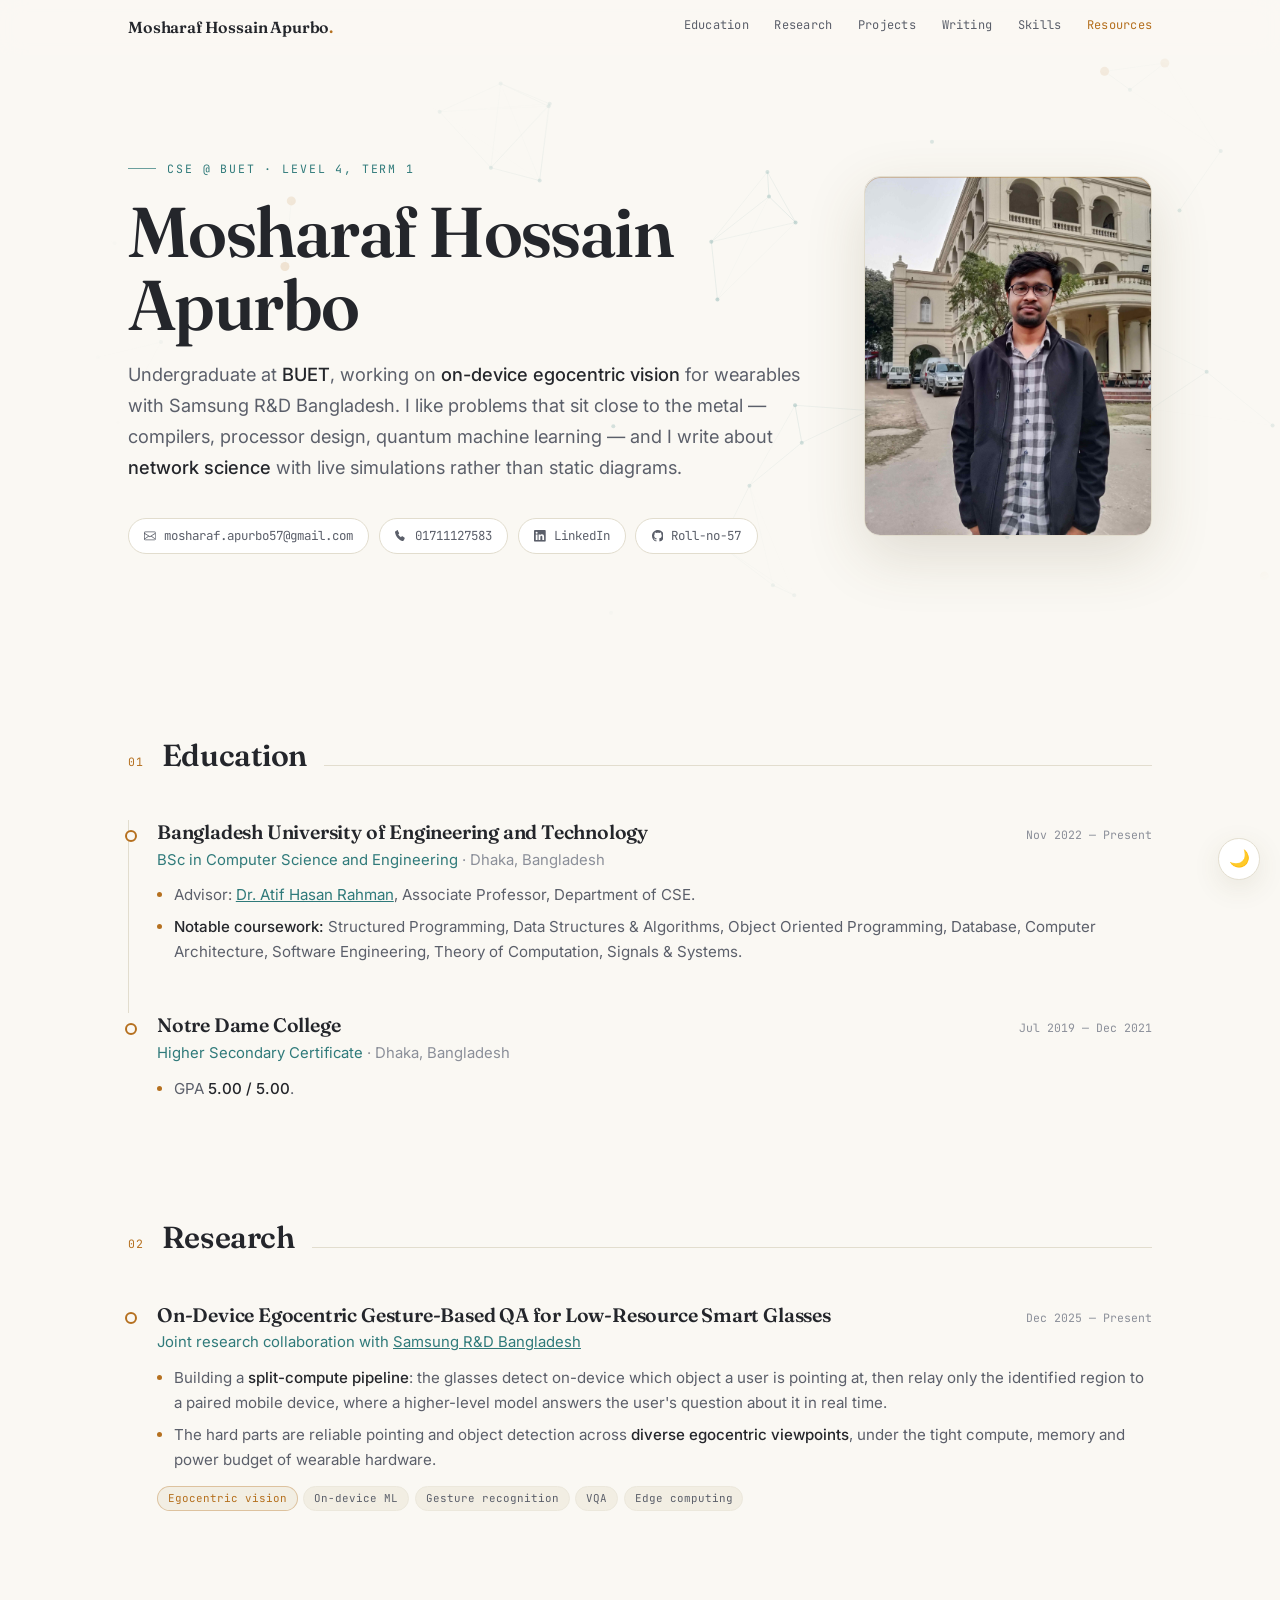
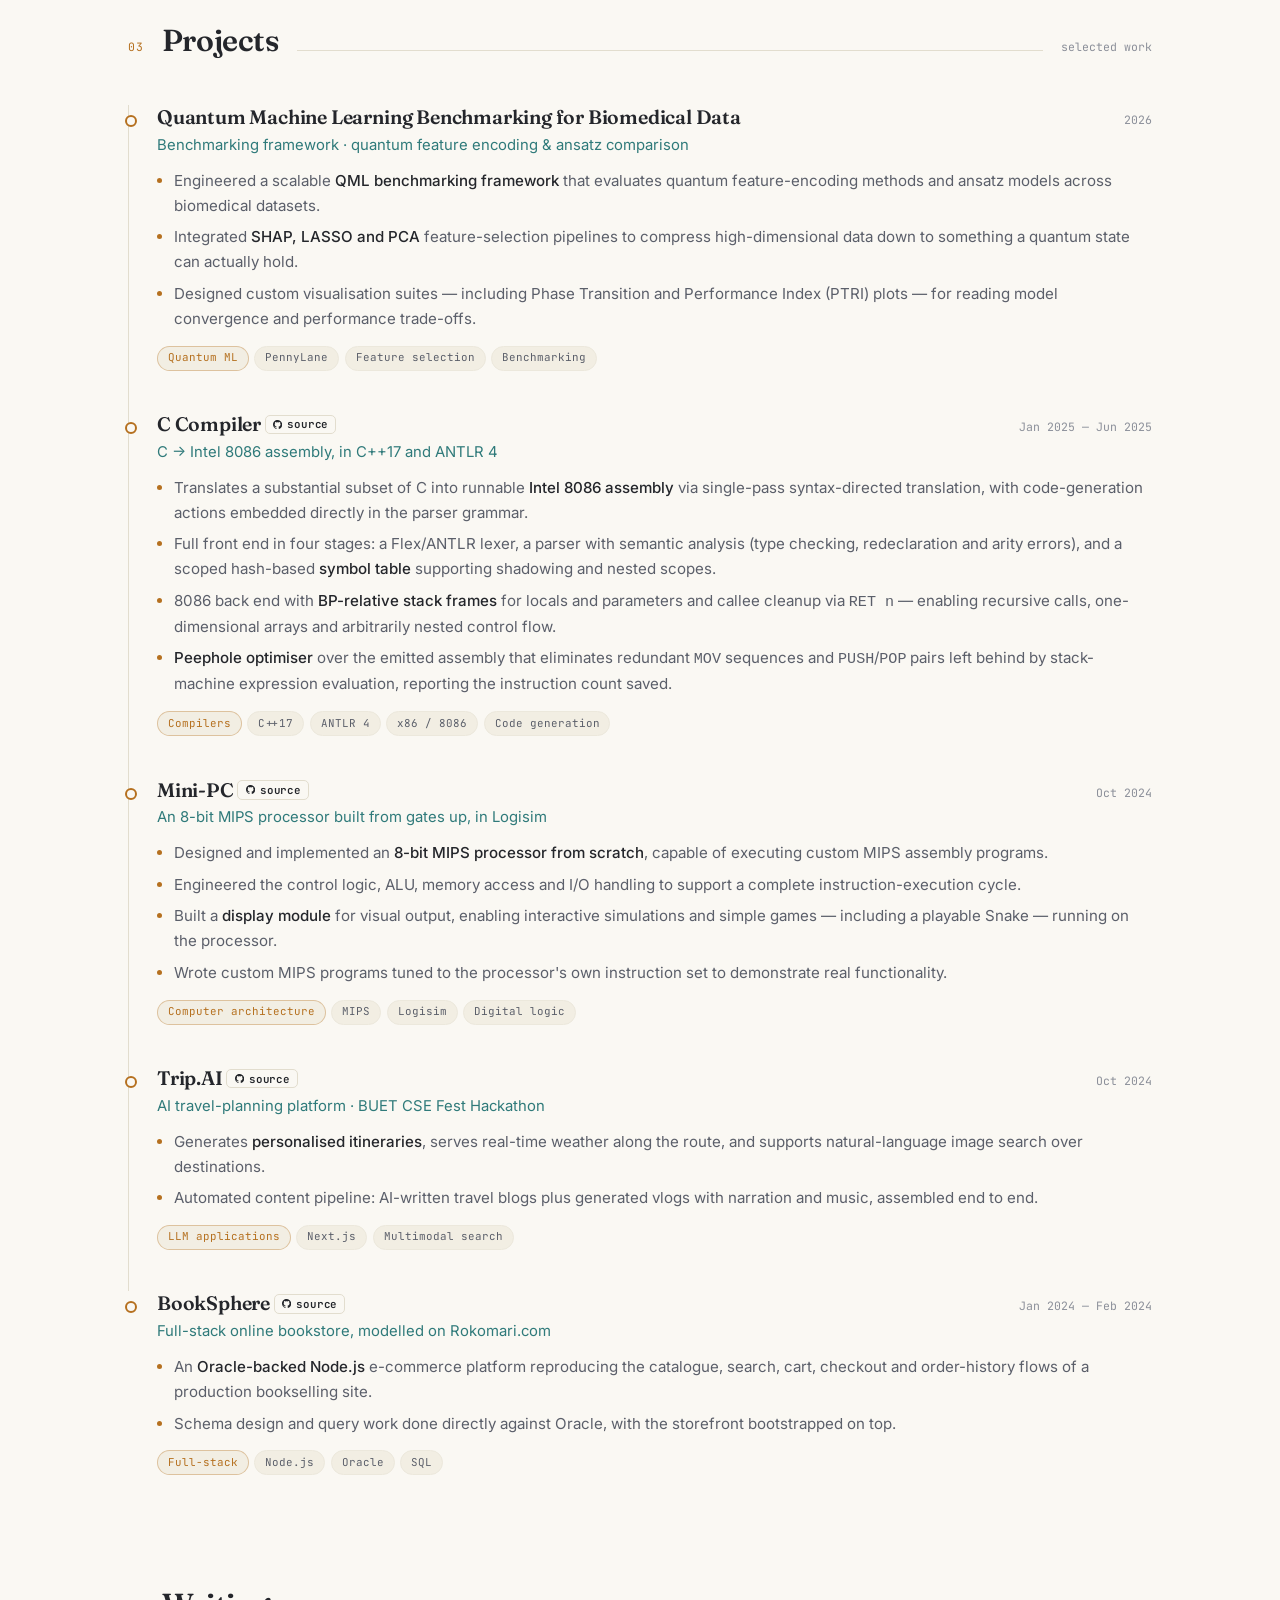
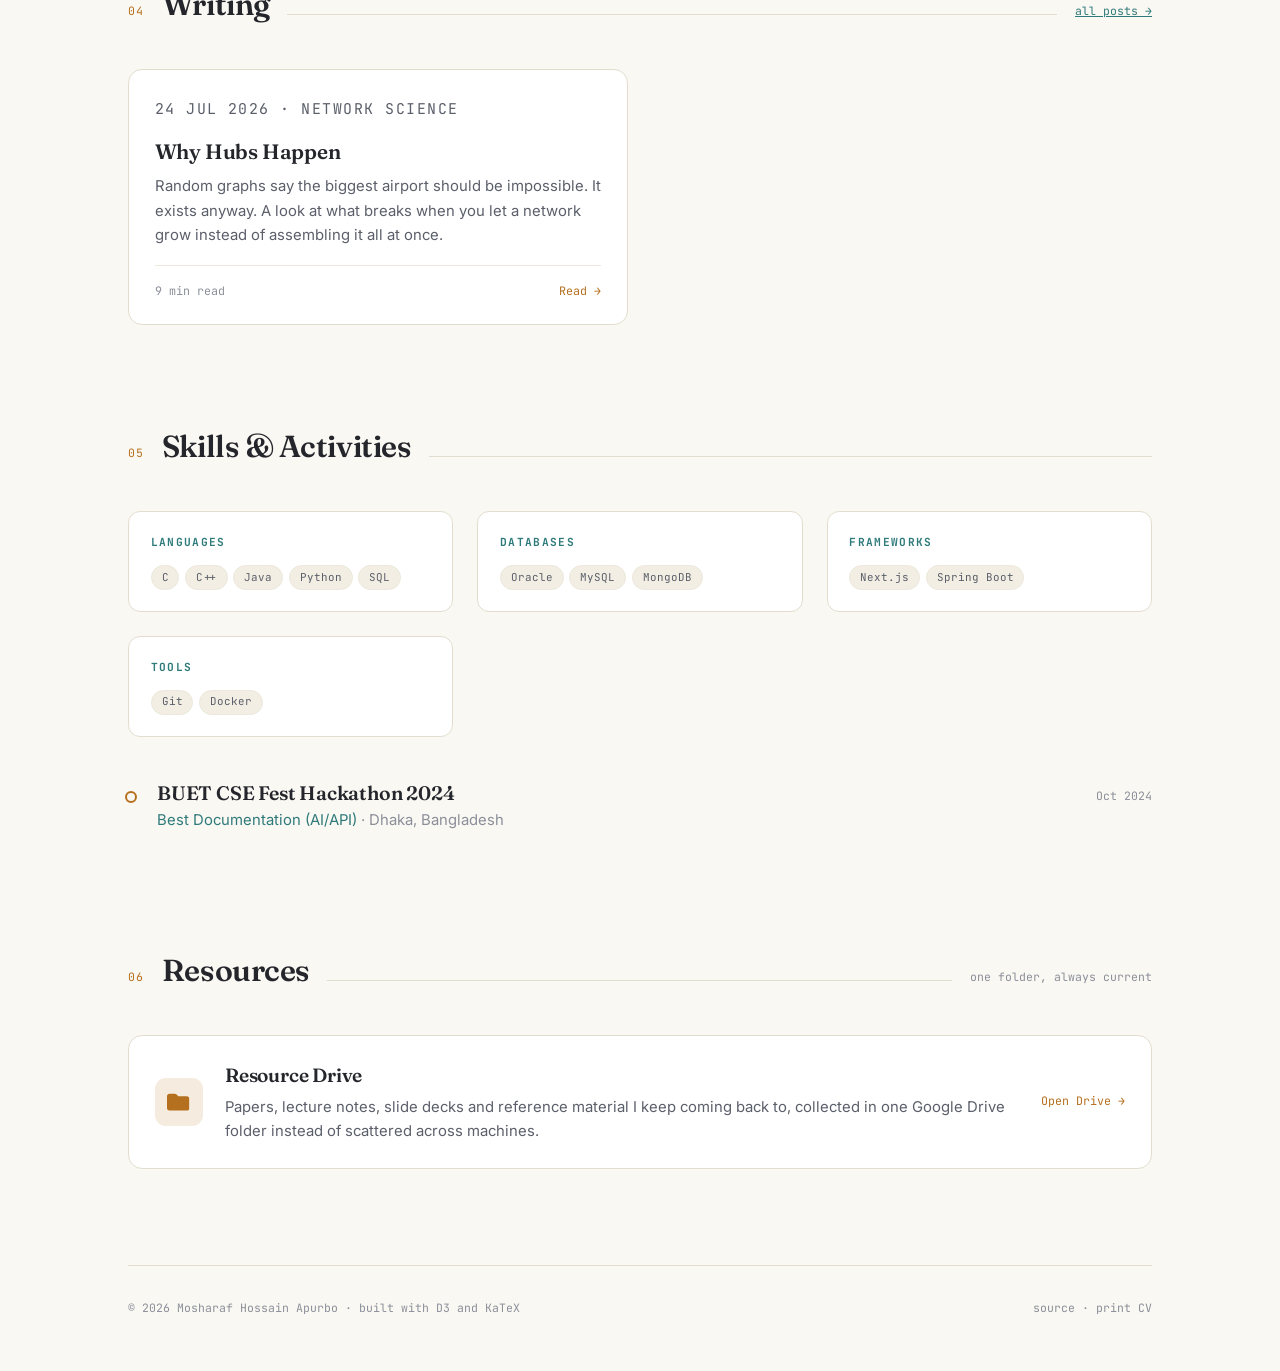
==== commit 5765634c: "Retire the Network Science deck; add a portrait and a Resources section The Presentation-01 deck is " ====
--- a/index.html
+++ b/index.html
@@ -30,6 +30,7 @@
   <symbol id="i-mail" viewBox="0 0 16 16"><path d="M0 4a2 2 0 0 1 2-2h12a2 2 0 0 1 2 2v8a2 2 0 0 1-2 2H2a2 2 0 0 1-2-2V4zm2-1a1 1 0 0 0-1 1v.22l7 4.2 7-4.2V4a1 1 0 0 0-1-1H2zm13 2.38-4.7 2.82L15 11.4V5.38zm-.02 7.19L9.4 8.9 8 9.74 6.6 8.9l-5.58 3.67A1 1 0 0 0 2 13h12a1 1 0 0 0 .98-.43zM1 11.4l4.7-3.2L1 5.38v6.02z"/></symbol>
   <symbol id="i-phone" viewBox="0 0 16 16"><path d="M3.65.15 1.2 1.2A1.9 1.9 0 0 0 .1 3.4C.9 8.3 4.8 13.2 9.7 14.9c.9.3 1.9-.1 2.3-1l1.05-2.45a1.2 1.2 0 0 0-.5-1.45l-2.3-1.4a1.2 1.2 0 0 0-1.5.25l-.7.8C6.5 8.8 5.2 7.5 4.35 5.95l.8-.7a1.2 1.2 0 0 0 .25-1.5L4 1.45A1.2 1.2 0 0 0 3.65.15z"/></symbol>
   <symbol id="i-link" viewBox="0 0 16 16"><path d="M6.35 11.3a.75.75 0 0 1-1.06 0L3.17 9.18a3.25 3.25 0 0 1 4.6-4.6l1.06 1.07a.75.75 0 0 1-1.06 1.06L6.71 5.65a1.75 1.75 0 1 0-2.48 2.48l2.12 2.12a.75.75 0 0 1 0 1.06zm3.3-6.6a.75.75 0 0 1 1.06 0l2.12 2.12a3.25 3.25 0 0 1-4.6 4.6L7.17 10.35a.75.75 0 1 1 1.06-1.06l1.06 1.06a1.75 1.75 0 0 0 2.48-2.48L9.65 5.75a.75.75 0 0 1 0-1.06z"/></symbol>
+  <symbol id="i-folder" viewBox="0 0 16 16"><path d="M1.75 2h3.86c.46 0 .9.18 1.24.5l1.25 1.25h6.15c.97 0 1.75.78 1.75 1.75v6.75c0 .97-.78 1.75-1.75 1.75H1.75A1.75 1.75 0 0 1 0 12.25v-8.5C0 2.78.78 2 1.75 2z"/></symbol>
 </svg>
 
 <!-- ============================================================
@@ -42,9 +43,9 @@
       <a href="#education">Education</a>
       <a href="#research">Research</a>
       <a href="#projects">Projects</a>
-      <a href="#presentations">Talks</a>
       <a href="#writing">Writing</a>
       <a href="#skills">Skills</a>
+      <a href="#resources">Resources</a>
     </div>
   </div>
 </nav>
@@ -55,13 +56,14 @@
 <header class="hero" id="top">
   <canvas id="hero-net" aria-hidden="true"></canvas>
   <div class="hero-inner">
+    <div class="hero-text">
     <p class="eyebrow">CSE @ BUET &middot; Level 4, Term 1</p>
     <h1>Mosharaf Hossain<br>Apurbo</h1>
     <p class="lede">
       Undergraduate at <strong>BUET</strong>, working on <strong>on-device egocentric vision</strong>
       for wearables with Samsung R&amp;D Bangladesh. I like problems that sit close to the
-      metal — compilers, processor design, quantum machine learning — and I write and
-      present about <strong>network science</strong> with live simulations rather than static slides.
+      metal — compilers, processor design, quantum machine learning — and I write about
+      <strong>network science</strong> with live simulations rather than static diagrams.
     </p>
     <div class="contact-row">
       <a class="contact-chip" href="mailto:mosharaf.apurbo57@gmail.com">
@@ -77,6 +79,11 @@
         <svg><use href="#i-github"/></svg>Roll-no-57
       </a>
     </div>
+    </div>
+
+    <figure class="hero-portrait">
+      <img src="assets/apurbo.jpg" alt="Mosharaf Hossain Apurbo" width="3060" height="4080" decoding="async">
+    </figure>
   </div>
 </header>
 
@@ -262,76 +269,24 @@
   </section>
 
   <!-- ==========================================================
-       04 — PRESENTATIONS
-       ========================================================== -->
-  <section class="band" id="presentations">
+       04 — WRITING  (latest posts injected from blog/posts.js)
+       ========================================================== -->
+  <section class="band" id="writing">
     <div class="section-head reveal-up">
       <span class="num">04</span>
-      <h2>Presentations</h2>
-      <span class="line"></span>
-      <span class="aside">built as websites, not slide files</span>
-    </div>
-
-    <!-- ==========================================================
-         DECK REGISTRY
-         To add a presentation:
-           1. Drop its folder next to this file (e.g. Presentation-02/)
-              with its own index.html inside.
-           2. Copy one <a class="card"> block below and update it.
-         ========================================================== -->
-    <div class="card-grid">
-
-      <a class="card reveal-up" href="Presentation-01/">
-        <p class="card-meta">Thesis presentation &middot; 2026</p>
-        <h3>Network Science</h3>
-        <p>
-          A walkthrough of Barabási's <em>Network Science</em> — from graph-theory
-          groundwork through random graphs to the scale-free property, preferential
-          attachment, robustness, communities and spreading phenomena. Live D3
-          simulations and KaTeX-rendered mathematics throughout.
-        </p>
-        <div class="chips">
-          <span class="chip">Graph theory</span>
-          <span class="chip">Scale-free</span>
-          <span class="chip">Barabási–Albert</span>
-          <span class="chip">Robustness</span>
-          <span class="chip">Epidemics</span>
-        </div>
-        <div class="card-foot">
-          <span>11 chapters &middot; ~156 slides</span>
-          <span class="cta">Open <span class="arrow">&rarr;</span></span>
-        </div>
-      </a>
-
-      <div class="card upcoming reveal-up">
-        <p class="card-meta">Next up</p>
-        <h3>More on the way</h3>
-        <p>Each new presentation gets its own folder and a card right here.</p>
-        <div class="card-foot"><span>&mdash;</span></div>
-      </div>
-
-    </div>
-  </section>
-
-  <!-- ==========================================================
-       05 — WRITING  (latest posts injected from blog/posts.js)
-       ========================================================== -->
-  <section class="band" id="writing">
+      <h2>Writing</h2>
+      <span class="line"></span>
+      <span class="aside"><a href="blog/">all posts &rarr;</a></span>
+    </div>
+    <div class="card-grid" id="latest-posts"></div>
+  </section>
+
+  <!-- ==========================================================
+       05 — SKILLS & ACTIVITIES
+       ========================================================== -->
+  <section class="band" id="skills">
     <div class="section-head reveal-up">
       <span class="num">05</span>
-      <h2>Writing</h2>
-      <span class="line"></span>
-      <span class="aside"><a href="blog/">all posts &rarr;</a></span>
-    </div>
-    <div class="card-grid" id="latest-posts"></div>
-  </section>
-
-  <!-- ==========================================================
-       06 — SKILLS & ACTIVITIES
-       ========================================================== -->
-  <section class="band" id="skills">
-    <div class="section-head reveal-up">
-      <span class="num">06</span>
       <h2>Skills &amp; Activities</h2>
       <span class="line"></span>
     </div>
@@ -373,8 +328,36 @@
     </div>
   </section>
 
+  <!-- ==========================================================
+       06 — RESOURCES
+       A single door to the Drive folder where everything worth
+       keeping lands — so it is one click away from anywhere.
+       ========================================================== -->
+  <section class="band" id="resources">
+    <div class="section-head reveal-up">
+      <span class="num">06</span>
+      <h2>Resources</h2>
+      <span class="line"></span>
+      <span class="aside">one folder, always current</span>
+    </div>
+
+    <a class="resource-card reveal-up"
+       href="https://drive.google.com/drive/folders/1X_s3AA6mQLHVpw67n7bgOj4-NHQMXomb?usp=sharing"
+       target="_blank" rel="noopener">
+      <span class="resource-icon"><svg><use href="#i-folder"/></svg></span>
+      <span class="resource-body">
+        <span class="resource-title">Resource Drive</span>
+        <span class="resource-text">
+          Papers, lecture notes, slide decks and reference material I keep coming back to,
+          collected in one Google Drive folder instead of scattered across machines.
+        </span>
+      </span>
+      <span class="resource-cta">Open Drive <span class="arrow">&rarr;</span></span>
+    </a>
+  </section>
+
   <footer class="foot">
-    <span>&copy; 2026 Mosharaf Hossain Apurbo &middot; built with reveal.js, D3 and KaTeX</span>
+    <span>&copy; 2026 Mosharaf Hossain Apurbo &middot; built with D3 and KaTeX</span>
     <span>
       <a href="https://github.com/Roll-no-57/Roll-no-57.github.io">source</a> &middot;
       <a href="javascript:window.print()" class="no-print">print CV</a>
--- a/assets/site.css
+++ b/assets/site.css
@@ -171,12 +171,63 @@
   z-index: 0;
   opacity: 0.5;
   pointer-events: none;
-  /* fade the graph out toward the text so it never fights the copy */
-  -webkit-mask-image: radial-gradient(ellipse 75% 70% at 70% 45%, #000 20%, transparent 78%);
-  mask-image: radial-gradient(ellipse 75% 70% at 70% 45%, #000 20%, transparent 78%);
-}
-
-.hero-inner { position: relative; z-index: 1; max-width: var(--measure); margin: 0 auto; padding: 0 2rem; }
+  /* fade the graph out toward the text so it never fights the copy; the
+     peak sits just left of the portrait so the graph frames it rather
+     than hiding behind it */
+  -webkit-mask-image: radial-gradient(ellipse 75% 74% at 64% 45%, #000 18%, transparent 78%);
+  mask-image: radial-gradient(ellipse 75% 74% at 64% 45%, #000 18%, transparent 78%);
+}
+
+/* text left, portrait right — collapses to portrait-over-text on narrow screens */
+.hero-inner {
+  position: relative;
+  z-index: 1;
+  max-width: var(--measure);
+  margin: 0 auto;
+  padding: 0 2rem;
+  display: grid;
+  grid-template-columns: minmax(0, 1fr) minmax(0, 18rem);
+  align-items: center;
+  gap: 3.5rem;
+}
+
+.hero-text { min-width: 0; }
+
+.hero-portrait {
+  margin: 0;
+  position: relative;
+  border-radius: 16px;
+  overflow: hidden;
+  border: 1px solid var(--rule);
+  background: var(--bg-panel);
+  box-shadow: var(--shadow-lg);
+}
+
+/* a whisper of the hub accent along the top edge, so the frame belongs to the palette */
+.hero-portrait::after {
+  content: '';
+  position: absolute;
+  inset: 0;
+  border-radius: inherit;
+  pointer-events: none;
+  box-shadow: inset 0 1px 0 color-mix(in srgb, var(--accent-hub) 35%, transparent);
+}
+
+.hero-portrait img {
+  display: block;
+  width: 100%;
+  height: auto;
+  aspect-ratio: 4 / 5;
+  object-fit: cover;
+  object-position: center bottom;
+}
+
+@media (max-width: 860px) {
+  /* minmax(0, …) not 1fr — a bare 1fr keeps its auto minimum and the lede
+     would push the column past the viewport instead of wrapping */
+  .hero-inner { grid-template-columns: minmax(0, 1fr); gap: 2.25rem; }
+  .hero-portrait { order: -1; width: 11rem; justify-self: start; }
+}
 
 .eyebrow {
   font-family: var(--font-mono);
@@ -509,6 +560,77 @@
 }
 .card.upcoming:hover { transform: none; border-color: var(--rule); box-shadow: none; }
 .card.upcoming h3, .card.upcoming .card-meta { color: var(--ink-faint); }
+
+/* ============================================================
+   RESOURCE CARD — one wide door to the Drive folder
+   ============================================================ */
+
+.resource-card {
+  display: flex;
+  align-items: center;
+  gap: 1.4rem;
+  background: var(--bg-panel);
+  border: 1px solid var(--rule);
+  border-radius: 14px;
+  padding: 1.5rem 1.6rem;
+  text-decoration: none;
+  color: inherit;
+  transition: transform 0.18s ease, border-color 0.18s ease, box-shadow 0.18s ease;
+}
+
+.resource-card:hover {
+  transform: translateY(-3px);
+  border-color: var(--accent-hub);
+  box-shadow: var(--shadow);
+}
+
+.resource-icon {
+  flex: none;
+  display: grid;
+  place-items: center;
+  width: 3rem;
+  height: 3rem;
+  border-radius: 11px;
+  background: color-mix(in srgb, var(--accent-hub) 14%, transparent);
+  color: var(--accent-hub);
+}
+
+.resource-icon svg { width: 1.4rem; height: 1.4rem; fill: currentColor; }
+
+.resource-body { display: block; min-width: 0; }
+
+.resource-title {
+  display: block;
+  font-family: var(--font-display);
+  font-weight: 600;
+  font-size: 1.2rem;
+  letter-spacing: -0.01em;
+  margin-bottom: 0.2rem;
+}
+
+.resource-text {
+  display: block;
+  color: var(--ink-dim);
+  font-size: 0.93rem;
+}
+
+.resource-cta {
+  flex: none;
+  margin-left: auto;
+  font-family: var(--font-mono);
+  font-size: 0.73rem;
+  color: var(--accent-hub);
+  white-space: nowrap;
+}
+
+.resource-cta .arrow { display: inline-block; transition: transform 0.18s ease; }
+.resource-card:hover .arrow { transform: translateX(3px); }
+
+@media (max-width: 640px) {
+  .resource-card { flex-wrap: wrap; gap: 1rem; }
+  .resource-body { flex: 1 1 12rem; }
+  .resource-cta { margin-left: 0; flex-basis: 100%; }
+}
 
 /* ============================================================
    FOOTER
@@ -593,7 +715,22 @@
   body { font-size: 10.5pt; }
   section.band { padding-top: 1.4rem; break-inside: avoid; }
   .hero { padding: 0 0 1rem; }
+  .hero-inner { grid-template-columns: minmax(0, 1fr) 8rem; gap: 1.5rem; align-items: start; }
+  .hero-portrait { box-shadow: none; }
+  .hero-portrait::after { display: none; }
   .entry { break-inside: avoid; }
   a { color: inherit; text-decoration: none; }
   .reveal-up { opacity: 1; transform: none; }
-}
+
+  /* "Open Drive →" means nothing on paper — print the address instead */
+  .resource-card { flex-wrap: wrap; break-inside: avoid; }
+  .resource-cta { display: none; }
+  .resource-card::after {
+    content: attr(href);
+    flex-basis: 100%;
+    font-family: var(--font-mono);
+    font-size: 8pt;
+    color: var(--ink-faint);
+    word-break: break-all;
+  }
+}
